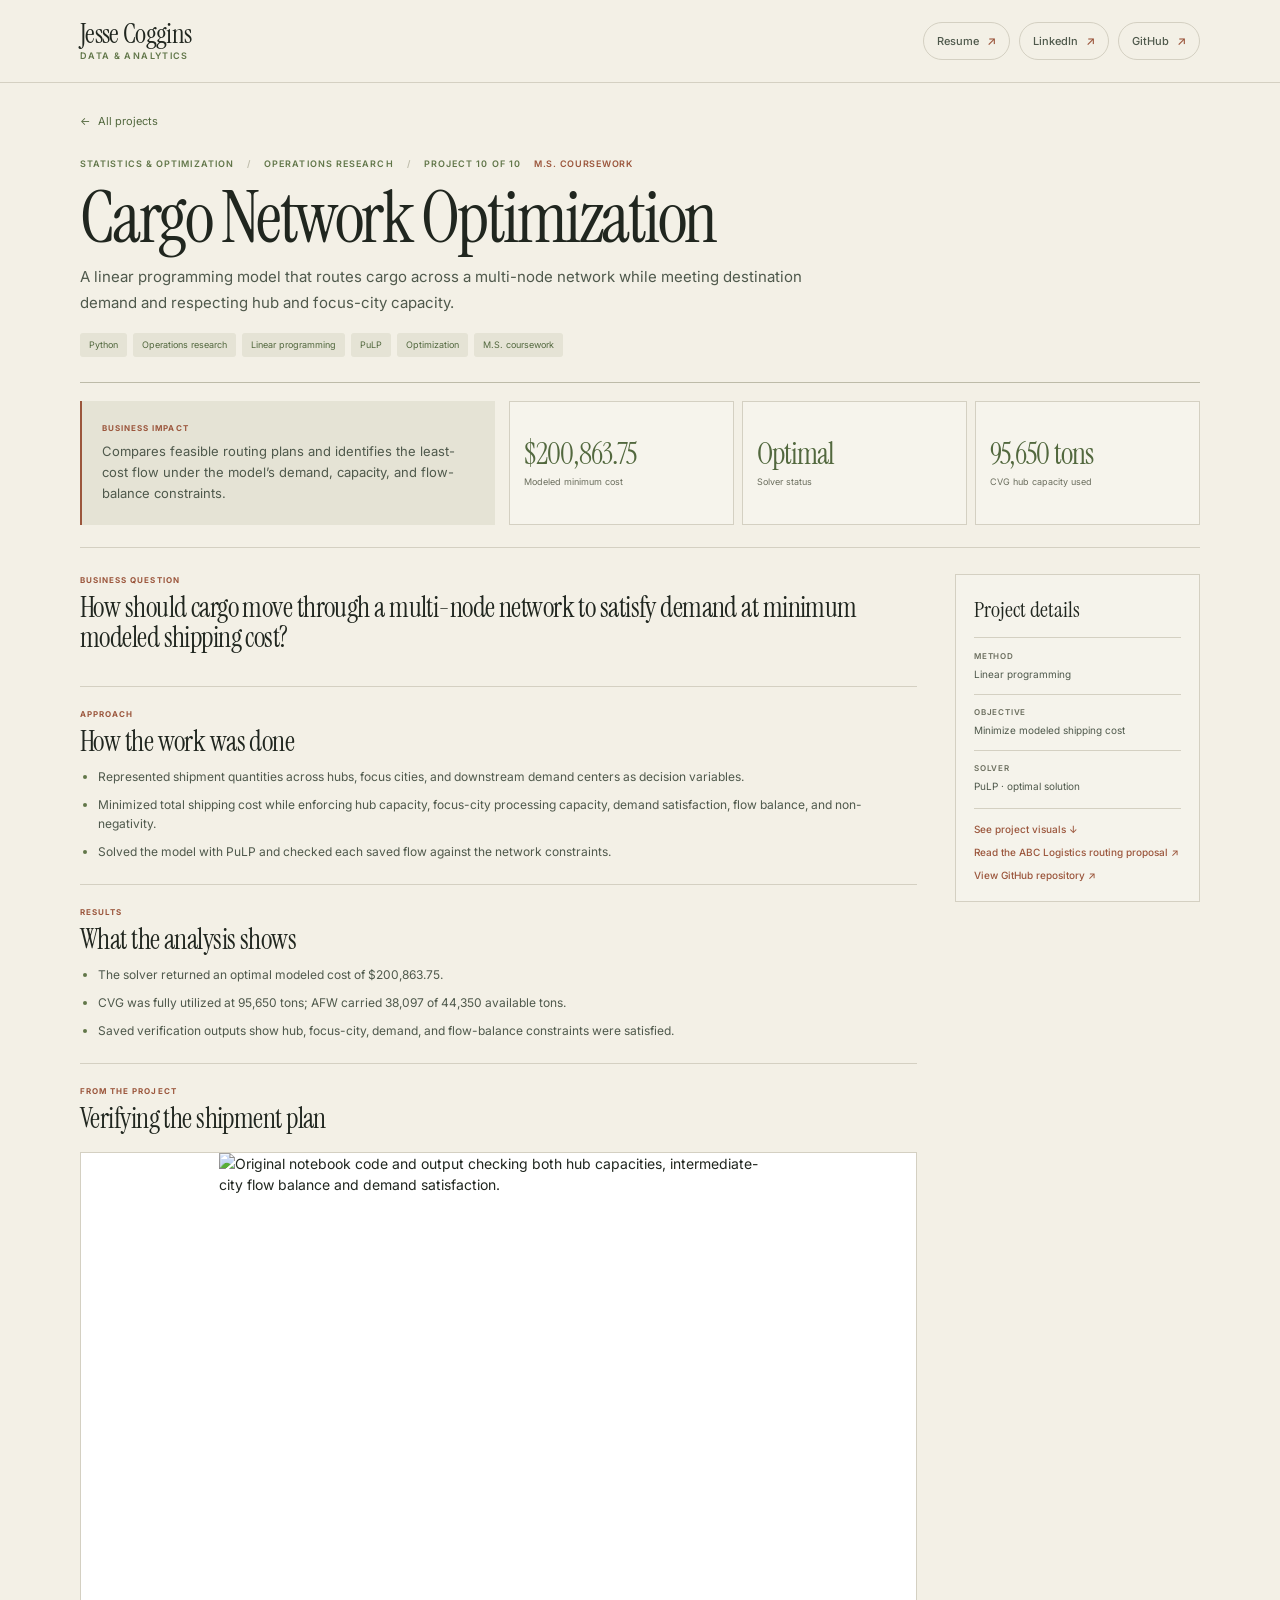
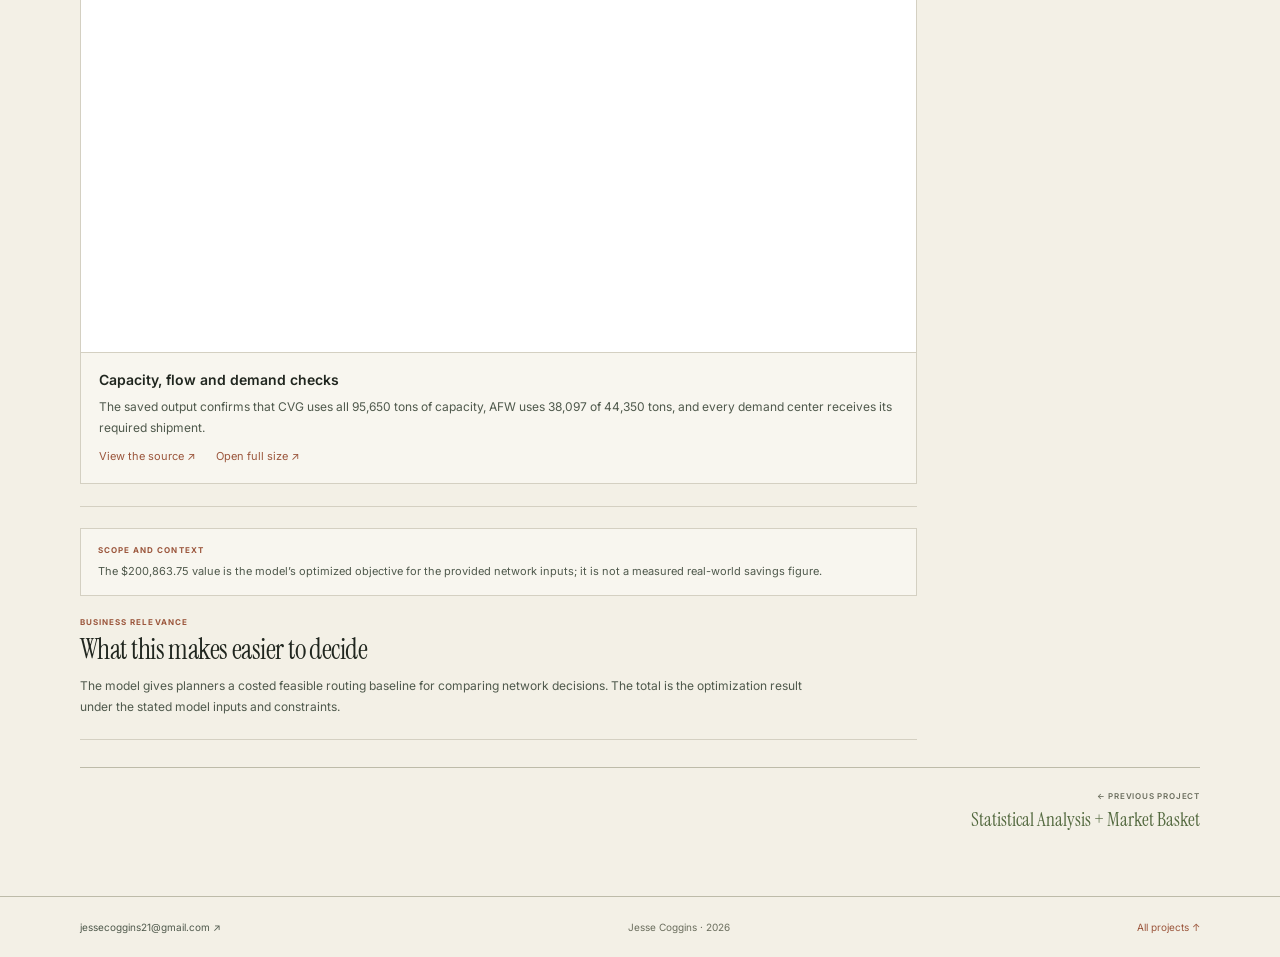
==== project-cargo-network-optimization.html @ 5124a07d "Show project figures with interpretation and source links across all case studies" ====
<!DOCTYPE html>
<html lang="en">
  <head>
    <meta charset="UTF-8" />
    <meta name="viewport" content="width=device-width, initial-scale=1.0" />
    <title>Cargo Network Optimization — Jesse Coggins</title>
    <meta name="description" content="A linear programming model that routes cargo across a multi-node network while meeting destination demand and respecting hub and focus-city capacity." />
    <meta name="author" content="Jesse Coggins" />
    <meta name="theme-color" content="#f3f0e6" />
    <link rel="canonical" href="https://jessecoggins.github.io/project-cargo-network-optimization.html" />
    <meta property="og:type" content="article" />
    <meta property="og:title" content="Cargo Network Optimization — Jesse Coggins" />
    <meta property="og:description" content="A linear programming model that routes cargo across a multi-node network while meeting destination demand and respecting hub and focus-city capacity." />
    <meta property="og:url" content="https://jessecoggins.github.io/project-cargo-network-optimization.html" />
    <link rel="icon" type="image/svg+xml" href="assets/favicon.svg" />
    <link rel="shortcut icon" href="assets/favicon.svg" />
    <link rel="preconnect" href="https://fonts.googleapis.com" />
    <link rel="preconnect" href="https://fonts.gstatic.com" crossorigin />
    <link href="https://fonts.googleapis.com/css2?family=Inter:wght@400;500;600;700&family=Instrument+Serif:ital@0;1&family=JetBrains+Mono:wght@400;500&display=swap" rel="stylesheet" />
    <link rel="stylesheet" href="styles.css?v=project-first-homepage-20261102" />
    <link rel="stylesheet" href="project-detail.css?v=project-visuals-20261103" />
  </head>
  <body>
    <a class="skip-link" href="#main">Skip to project summary</a>
    <header class="site-header" id="top">
      <div class="container header-inner">
        <a class="brand" href="index.html#top" aria-label="Jesse Coggins home">
          <span class="brand-name">Jesse Coggins</span>
          <span class="brand-role">Data &amp; Analytics</span>
        </a>
        <nav class="profile-links" aria-label="Professional links">
          <a class="profile-link" href="assets/resume/Jesse_Coggins_Resume.pdf" target="_blank" rel="noreferrer"><span>Resume</span><span class="link-arrow" aria-hidden="true">↗</span></a>
          <a class="profile-link" href="https://www.linkedin.com/in/jessecoggins" target="_blank" rel="noreferrer"><span>LinkedIn</span><span class="link-arrow" aria-hidden="true">↗</span></a>
          <a class="profile-link" href="https://github.com/jessecoggins" target="_blank" rel="noreferrer"><span>GitHub</span><span class="link-arrow" aria-hidden="true">↗</span></a>
        </nav>
      </div>
    </header>

    <main id="main" class="container detail-page">
      <a class="detail-back" href="index.html#projects"><span aria-hidden="true">←</span> All projects</a>
      <header class="detail-hero">
        <div class="detail-meta">
          <span>Statistics &amp; Optimization</span><span class="meta-divider">/</span><span>Operations research</span>
          <span class="meta-divider">/</span><span>Project 10 of 10</span>
          <span class="coursework">M.S. coursework</span>
        </div>
        <h1>Cargo Network Optimization</h1>
        <p class="detail-lede">A linear programming model that routes cargo across a multi-node network while meeting destination demand and respecting hub and focus-city capacity.</p>
        <div class="detail-tags" aria-label="Project tags">
          <a class="detail-tag" href="?tag=Python#projects" aria-label="Filter homepage projects by Python">Python</a>
                <a class="detail-tag" href="?tag=Operations%20research#projects" aria-label="Filter homepage projects by Operations research">Operations research</a>
                <a class="detail-tag" href="?tag=Linear%20programming#projects" aria-label="Filter homepage projects by Linear programming">Linear programming</a>
                <a class="detail-tag" href="?tag=PuLP#projects" aria-label="Filter homepage projects by PuLP">PuLP</a>
                <a class="detail-tag" href="?tag=Optimization#projects" aria-label="Filter homepage projects by Optimization">Optimization</a>
                <a class="detail-tag" href="?tag=M.S.%20coursework#projects" aria-label="Filter homepage projects by M.S. coursework">M.S. coursework</a>
        </div>
      </header>

      <div class="detail-overview">
        <section class="impact-panel" aria-labelledby="impact-heading">
          <p class="detail-label" id="impact-heading">Business impact</p>
          <p>Compares feasible routing plans and identifies the least-cost flow under the model’s demand, capacity, and flow-balance constraints.</p>
        </section>
        <div class="detail-metrics" aria-label="Key project results">
          <div class="detail-metric"><strong>$200,863.75</strong><span>Modeled minimum cost</span></div>
              <div class="detail-metric"><strong>Optimal</strong><span>Solver status</span></div>
              <div class="detail-metric"><strong>95,650 tons</strong><span>CVG hub capacity used</span></div>
        </div>
      </div>

      <div class="detail-content">
        <article class="detail-story">
          <section class="detail-section">
            <p class="detail-label">Business question</p>
            <h2>How should cargo move through a multi-node network to satisfy demand at minimum modeled shipping cost?</h2>
          </section>
          <section class="detail-section">
            <p class="detail-label">Approach</p>
            <h2>How the work was done</h2>
            <ul><li>Represented shipment quantities across hubs, focus cities, and downstream demand centers as decision variables.</li>
                <li>Minimized total shipping cost while enforcing hub capacity, focus-city processing capacity, demand satisfaction, flow balance, and non-negativity.</li>
                <li>Solved the model with PuLP and checked each saved flow against the network constraints.</li></ul>
          </section>
          <section class="detail-section">
            <p class="detail-label">Results</p>
            <h2>What the analysis shows</h2>
            <ul><li>The solver returned an optimal modeled cost of $200,863.75.</li>
                <li>CVG was fully utilized at 95,650 tons; AFW carried 38,097 of 44,350 available tons.</li>
                <li>Saved verification outputs show hub, focus-city, demand, and flow-balance constraints were satisfied.</li></ul>
          </section>
          <section class="detail-section project-visuals" id="project-visuals" aria-labelledby="visuals-heading">
            <p class="detail-label">From the project</p>
            <h2 id="visuals-heading">Verifying the shipment plan</h2>
            <figure class="project-figure project-figure--portrait">
              <a class="project-image-link" href="https://raw.githubusercontent.com/JesseCoggins/cargo-network-optimization/153bc0f3fe255129ee61132fa7fb16238df658b6/assets/report-extracts/report_image_02.png" target="_blank" rel="noreferrer" aria-label="Open full-size image: Capacity, flow and demand checks">
                <img src="https://raw.githubusercontent.com/JesseCoggins/cargo-network-optimization/153bc0f3fe255129ee61132fa7fb16238df658b6/assets/report-extracts/report_image_02.png" alt="Original notebook code and output checking both hub capacities, intermediate-city flow balance and demand satisfaction." width="665" height="949" loading="lazy" decoding="async" />
              </a>
              <figcaption>
                <h3>Capacity, flow and demand checks</h3>
                <p>The saved output confirms that CVG uses all 95,650 tons of capacity, AFW uses 38,097 of 44,350 tons, and every demand center receives its required shipment.</p>
                <div class="project-figure-links"><a href="https://github.com/JesseCoggins/cargo-network-optimization/blob/main/notebooks/optimization.ipynb" target="_blank" rel="noreferrer">View the source <span aria-hidden="true">↗</span></a><a href="https://raw.githubusercontent.com/JesseCoggins/cargo-network-optimization/153bc0f3fe255129ee61132fa7fb16238df658b6/assets/report-extracts/report_image_02.png" target="_blank" rel="noreferrer">Open full size <span aria-hidden="true">↗</span></a></div>
              </figcaption>
            </figure>
          </section>
          <aside class="detail-note"><p class="detail-label">Scope and context</p><p>The $200,863.75 value is the model’s optimized objective for the provided network inputs; it is not a measured real-world savings figure.</p></aside>
          <section class="detail-section" style="margin-top:20px">
            <p class="detail-label">Business relevance</p>
            <h2>What this makes easier to decide</h2>
            <p>The model gives planners a costed feasible routing baseline for comparing network decisions. The total is the optimization result under the stated model inputs and constraints.</p>
          </section>
        </article>

        <aside class="detail-aside" aria-label="Project details and links">
          <h2>Project details</h2>
          <dl class="detail-facts"><div class="detail-fact"><dt>Method</dt><dd>Linear programming</dd></div>
              <div class="detail-fact"><dt>Objective</dt><dd>Minimize modeled shipping cost</dd></div>
              <div class="detail-fact"><dt>Solver</dt><dd>PuLP · optimal solution</dd></div></dl>
          <div class="detail-resource-links"><a href="#project-visuals">See project visuals <span aria-hidden="true">↓</span></a><a href="https://github.com/JesseCoggins/cargo-network-optimization/blob/main/docs/abc-logistics-routing.md" target="_blank" rel="noreferrer">Read the ABC Logistics routing proposal <span aria-hidden="true">↗</span></a><a href="https://github.com/jessecoggins/cargo-network-optimization" target="_blank" rel="noreferrer">View GitHub repository <span aria-hidden="true">↗</span></a></div>
        </aside>
      </div>

      <nav class="detail-pagination" aria-label="Other projects">
        <a href="project-statistical-analysis-market-basket.html"><span>← Previous project</span><strong>Statistical Analysis + Market Basket</strong></a>
      </nav>
    </main>

    <footer class="detail-footer">
      <div class="container footer-inner">
        <a href="mailto:jessecoggins21@gmail.com">jessecoggins21@gmail.com <span aria-hidden="true">↗</span></a>
        <span>Jesse Coggins · 2026</span>
        <a href="index.html#projects">All projects ↑</a>
      </div>
    </footer>
  </body>
</html>
---- styles.css ----
:root {
  color-scheme: light;
  --paper: #f3f0e6;
  --paper-raised: #f8f6ef;
  --ink: #20261f;
  --ink-soft: #4f594c;
  --muted: #6b6e5e;
  --line: #d4d0c2;
  --line-strong: #bdbba9;
  --sage: #617649;
  --sage-dark: #52683e;
  --sage-pale: #e5e3d5;
  --rust: #9b563c;
  --mono: "JetBrains Mono", ui-monospace, SFMono-Regular, Menlo, monospace;
  --sans: "Inter", ui-sans-serif, system-ui, -apple-system, BlinkMacSystemFont, "Segoe UI", sans-serif;
  --serif: "Instrument Serif", Georgia, "Times New Roman", serif;
  font-family: var(--sans);
  color: var(--ink);
  background: var(--paper);
}

* { box-sizing: border-box; }
html { scroll-behavior: smooth; }
body {
  min-width: 320px;
  margin: 0;
  background: var(--paper);
  color: var(--ink);
  font-size: 14px;
  line-height: 1.5;
}
button, input, select { font: inherit; }
button { color: inherit; }
a { color: inherit; text-decoration: none; }
a:hover { color: var(--rust); }
button:focus-visible, input:focus-visible, select:focus-visible, a:focus-visible, summary:focus-visible {
  outline: 2px solid var(--rust);
  outline-offset: 3px;
}
[hidden] { display: none !important; }

.container {
  width: min(100% - 48px, 1120px);
  margin-inline: auto;
}
.skip-link {
  position: fixed;
  z-index: 20;
  top: 12px;
  left: 12px;
  padding: 10px 14px;
  transform: translateY(-160%);
  border-radius: 5px;
  background: var(--ink);
  color: var(--paper);
}
.skip-link:focus { transform: translateY(0); }

.site-header {
  border-bottom: 1px solid var(--line);
}
.header-inner {
  display: flex;
  min-height: 82px;
  align-items: center;
  justify-content: space-between;
  gap: 26px;
}
.brand {
  display: grid;
  flex: 0 0 auto;
  gap: 2px;
}
.brand-name {
  font-family: var(--serif);
  font-size: 27px;
  font-weight: 400;
  line-height: 1;
  letter-spacing: -.025em;
}
.brand-role {
  color: var(--sage);
  font-size: 9px;
  font-weight: 600;
  letter-spacing: .15em;
  line-height: 1.5;
  text-transform: uppercase;
}
.profile-links {
  display: flex;
  align-items: center;
  justify-content: flex-end;
  gap: 9px;
}
.profile-link {
  display: inline-flex;
  min-height: 38px;
  align-items: center;
  gap: 8px;
  padding: 0 13px;
  border: 1px solid var(--line);
  border-radius: 999px;
  color: var(--ink-soft);
  font-size: 11px;
  font-weight: 500;
  transition: background-color .18s ease, border-color .18s ease, color .18s ease;
}
.profile-link:hover {
  border-color: var(--sage);
  background: var(--sage-pale);
  color: var(--ink);
}
.profile-link svg {
  width: 14px;
  height: 14px;
  flex: 0 0 auto;
  fill: none;
  stroke: currentColor;
  stroke-width: 1.7;
  stroke-linecap: round;
  stroke-linejoin: round;
}
.link-arrow { color: var(--rust); font-size: 12px; }

.projects-section { padding: 40px 0 56px; }
.section-title-row {
  display: flex;
  align-items: baseline;
  justify-content: space-between;
  gap: 16px;
  margin-bottom: 18px;
}
.section-title-row h1 {
  margin: 0;
  font-family: var(--serif);
  font-size: clamp(38px, 5.2vw, 54px);
  font-weight: 400;
  line-height: .98;
  letter-spacing: -.035em;
}
.collection-count {
  color: var(--muted);
  font-family: var(--mono);
  font-size: 10px;
  letter-spacing: .02em;
  white-space: nowrap;
}

.project-tools {
  padding: 17px 0 18px;
  border-top: 1px solid var(--line-strong);
  border-bottom: 1px solid var(--line-strong);
}
.search-sort-row {
  display: flex;
  align-items: center;
  gap: 12px;
  margin-bottom: 18px;
}
.search-box, .tag-search {
  display: flex;
  min-width: 0;
  align-items: center;
  gap: 9px;
  border: 1px solid var(--line);
  border-radius: 5px;
  background: var(--paper-raised);
}
.search-box {
  flex: 1 1 460px;
  min-height: 42px;
  padding: 0 11px;
}
.search-box svg, .tag-search svg {
  width: 15px;
  height: 15px;
  flex: 0 0 auto;
  fill: none;
  stroke: var(--muted);
  stroke-width: 1.8;
  stroke-linecap: round;
}
.search-box input, .tag-search input {
  min-width: 0;
  flex: 1;
  border: 0;
  outline: 0;
  background: transparent;
  color: var(--ink);
  font-size: 12px;
}
.search-box input::placeholder, .tag-search input::placeholder { color: #89897b; }
.search-box kbd {
  display: inline-grid;
  width: 20px;
  height: 20px;
  place-items: center;
  border: 1px solid var(--line);
  border-radius: 3px;
  color: var(--muted);
  font-family: var(--mono);
  font-size: 10px;
}
.sort-box {
  display: flex;
  align-items: center;
  gap: 8px;
  color: var(--muted);
  font-size: 10px;
}
.sort-box select {
  min-height: 38px;
  max-width: 170px;
  padding: 0 30px 0 10px;
  border: 1px solid var(--line);
  border-radius: 5px;
  background: var(--paper-raised);
  color: var(--ink-soft);
  font-size: 11px;
}
.filter-group + .filter-group { margin-top: 13px; }
.filter-label {
  margin: 0 0 7px;
  color: var(--muted);
  font-size: 9px;
  font-weight: 600;
  letter-spacing: .12em;
  text-transform: uppercase;
}
.filter-list {
  display: flex;
  flex-wrap: wrap;
  align-items: center;
  gap: 6px;
}
.filter-pill, .tag-filter, .tag-chip, .active-filter-chip {
  display: inline-flex;
  align-items: center;
  justify-content: center;
  cursor: pointer;
  transition: color .16s ease, background-color .16s ease, border-color .16s ease;
}
.filter-pill {
  min-height: 29px;
  gap: 8px;
  padding: 0 10px;
  border: 1px solid var(--line);
  border-radius: 999px;
  background: transparent;
  color: var(--ink-soft);
  font-size: 10px;
}
.filter-pill .count {
  color: var(--muted);
  font-family: var(--mono);
  font-size: 9px;
}
.filter-pill:hover, .filter-pill[aria-pressed="true"] {
  border-color: var(--sage);
  background: var(--sage-pale);
  color: var(--sage-dark);
}
.filter-pill[aria-pressed="true"] .count { color: var(--sage-dark); }
.tag-heading {
  display: flex;
  min-height: 28px;
  align-items: center;
  justify-content: space-between;
  gap: 14px;
  margin-bottom: 6px;
}
.tag-heading .filter-label { margin: 0; }
.tag-search {
  width: min(100%, 194px);
  min-height: 28px;
  padding: 0 8px;
  border-radius: 4px;
}
.tag-search input { font-size: 10px; }
.tag-search svg { width: 13px; height: 13px; }
.tag-filter {
  min-height: 25px;
  padding: 0 8px;
  border: 1px solid transparent;
  border-radius: 4px;
  background: var(--sage-pale);
  color: var(--sage-dark);
  font-size: 9px;
}
.tag-filter:hover, .tag-filter[aria-pressed="true"] {
  border-color: var(--sage);
  background: var(--sage-dark);
  color: #fffdf6;
}
.show-more-tags {
  margin-top: 8px;
  padding: 0;
  border: 0;
  background: transparent;
  color: var(--rust);
  cursor: pointer;
  font-size: 10px;
  text-decoration: underline;
  text-underline-offset: 3px;
}
.match-controls {
  display: flex;
  align-items: center;
  gap: 10px;
  margin-top: 12px;
  color: var(--muted);
  font-size: 10px;
}
.segmented-control {
  display: inline-flex;
  padding: 2px;
  border: 1px solid var(--line);
  border-radius: 999px;
}
.segmented-control button {
  padding: 3px 9px;
  border: 0;
  border-radius: 999px;
  background: transparent;
  color: var(--muted);
  cursor: pointer;
  font-size: 9px;
}
.segmented-control button[aria-pressed="true"] {
  background: var(--sage-pale);
  color: var(--sage-dark);
}
.active-filters { margin-top: 12px; }
.active-filter-chips { display: flex; flex-wrap: wrap; gap: 6px; }
.active-filter-chip {
  gap: 7px;
  min-height: 24px;
  padding: 0 8px;
  border: 1px solid var(--line);
  border-radius: 4px;
  background: var(--paper-raised);
  color: var(--ink-soft);
  font-size: 9px;
}
.active-filter-chip span:first-child {
  color: var(--rust);
  font-size: 8px;
  letter-spacing: .08em;
  text-transform: uppercase;
}
.active-filter-chip span:last-child { font-size: 13px; }
.results-row {
  display: flex;
  align-items: center;
  justify-content: space-between;
  gap: 16px;
  margin-top: 14px;
}
.results-row p {
  margin: 0;
  color: var(--muted);
  font-family: var(--mono);
  font-size: 9px;
}
.clear-filters {
  padding: 0;
  border: 0;
  background: transparent;
  color: var(--rust);
  cursor: pointer;
  font-size: 10px;
  text-decoration: underline;
  text-underline-offset: 3px;
}
.clear-filters:hover { color: #753f2c; }

.project-list { border-top: 0; }
.project-row {
  display: grid;
  grid-template-columns: 36px minmax(0, 1fr) 205px;
  gap: 17px;
  align-items: start;
  padding: 22px 0 23px;
  border-bottom: 1px solid var(--line);
}
.project-row:hover { background: rgba(255, 255, 255, .18); }
.project-number {
  padding-top: 3px;
  color: var(--rust);
  font-family: var(--mono);
  font-size: 11px;
}
.project-main { min-width: 0; }
.project-kicker {
  display: flex;
  flex-wrap: wrap;
  align-items: center;
  gap: 7px;
  color: var(--sage);
  font-size: 9px;
  font-weight: 600;
  letter-spacing: .11em;
  line-height: 1.4;
  text-transform: uppercase;
}
.kicker-divider { color: var(--line-strong); }
.project-main h2 {
  margin: 5px 0 7px;
  color: var(--ink);
  font-family: var(--serif);
  font-size: clamp(21px, 2.3vw, 26px);
  font-weight: 400;
  line-height: 1.08;
  letter-spacing: -.015em;
}
.project-tags {
  display: flex;
  flex-wrap: wrap;
  gap: 5px;
  margin-bottom: 9px;
}
.tag-chip {
  min-height: 22px;
  padding: 0 7px;
  border: 1px solid transparent;
  border-radius: 3px;
  background: var(--sage-pale);
  color: var(--sage-dark);
  font-size: 9px;
  line-height: 1;
}
.tag-chip:hover, .tag-chip[aria-pressed="true"] {
  border-color: var(--sage);
  background: var(--sage-dark);
  color: #fffdf6;
}
.project-description {
  max-width: 760px;
  margin: 0;
  color: var(--ink-soft);
  font-size: 12px;
  line-height: 1.65;
}
.business-impact {
  max-width: 780px;
  margin: 8px 0 0;
  color: var(--muted);
  font-size: 11px;
  line-height: 1.55;
}
.business-impact span {
  margin-right: 6px;
  color: var(--rust);
  font-size: 8px;
  font-weight: 600;
  letter-spacing: .1em;
  text-transform: uppercase;
}
.project-result {
  min-width: 0;
  padding: 1px 0 0 16px;
  border-left: 1px solid var(--line-strong);
}
.project-result strong {
  display: block;
  overflow-wrap: anywhere;
  color: var(--sage-dark);
  font-family: var(--serif);
  font-size: clamp(23px, 2.6vw, 31px);
  font-weight: 400;
  letter-spacing: -.035em;
  line-height: 1.05;
}
.result-label, .result-detail {
  display: block;
  color: var(--muted);
  font-size: 9px;
  line-height: 1.45;
}
.result-label { margin-top: 5px; }
.result-detail { margin-top: 3px; color: var(--ink-soft); }
.result-label code {
  color: var(--ink-soft);
  font-family: var(--mono);
  font-size: 8px;
}
.project-links {
  display: flex;
  flex-wrap: wrap;
  gap: 5px 12px;
  margin-top: 10px;
}
.project-links a {
  color: var(--ink-soft);
  font-size: 9px;
  line-height: 1.4;
}
.project-links a:hover { color: var(--rust); }
.project-links .tableau-link {
  color: var(--rust);
  font-size: 10px;
  font-weight: 500;
}
.no-results {
  padding: 42px 0;
  border-bottom: 1px solid var(--line);
  color: var(--ink-soft);
  text-align: center;
}
.no-results p { margin: 0 0 10px; font-family: var(--serif); font-size: 22px; }
.site-footer {
  border-top: 1px solid var(--line-strong);
}
.footer-inner {
  display: flex;
  min-height: 64px;
  align-items: center;
  justify-content: space-between;
  gap: 14px;
  color: var(--muted);
  font-size: 10px;
}
.footer-inner a:first-child { color: var(--ink-soft); }
.footer-inner a:last-child { color: var(--rust); }
.footer-inner a:hover { color: var(--sage-dark); }
.sr-only {
  position: absolute;
  width: 1px;
  height: 1px;
  overflow: hidden;
  clip: rect(0, 0, 0, 0);
  white-space: nowrap;
  clip-path: inset(50%);
}

@media (max-width: 780px) {
  .container { width: min(100% - 36px, 680px); }
  .header-inner { min-height: 76px; gap: 16px; }
  .profile-links { gap: 6px; }
  .profile-link { min-height: 34px; padding-inline: 10px; }
  .project-row { grid-template-columns: 28px minmax(0, 1fr) 170px; gap: 12px; }
  .project-result { padding-left: 12px; }
}
@media (max-width: 620px) {
  .container { width: min(100% - 32px, 520px); }
  .header-inner { align-items: flex-start; flex-direction: column; padding-block: 15px; }
  .profile-links { width: 100%; justify-content: flex-start; }
  .profile-link { min-height: 32px; font-size: 10px; }
  .projects-section { padding-top: 31px; }
  .search-sort-row { align-items: stretch; flex-direction: column; gap: 8px; }
  .search-box { flex: 0 0 auto; }
  .sort-box { justify-content: space-between; }
  .sort-box select { max-width: none; flex: 1; }
  .project-row { grid-template-columns: 26px minmax(0, 1fr); gap: 5px 10px; padding: 19px 0 20px; }
  .project-number { grid-row: 1 / span 2; }
  .project-main { grid-column: 2; }
  .project-result { grid-column: 2; margin-top: 8px; padding: 8px 0 0; border-top: 1px solid var(--line); border-left: 0; }
  .project-result strong { font-size: 27px; }
  .project-links { margin-top: 8px; }
  .footer-inner { align-items: flex-start; flex-direction: column; justify-content: center; padding-block: 16px; gap: 7px; }
}
@media (max-width: 400px) {
  .profile-links { flex-wrap: wrap; }
  .profile-link { padding-inline: 9px; gap: 6px; }
  .brand-name { font-size: 25px; }
  .tag-heading { align-items: flex-start; flex-direction: column; }
  .tag-search { width: 100%; min-height: 33px; }
}
@media (prefers-reduced-motion: reduce) {
  *, *::before, *::after { scroll-behavior: auto !important; transition-duration: .01ms !important; animation-duration: .01ms !important; animation-iteration-count: 1 !important; }
}

/* Stretch the project summary link across its row while keeping controls usable. */
.project-row {
  position: relative;
  cursor: pointer;
  transition: background-color .16s ease;
}
.project-row .project-main h2 a {
  color: inherit;
  text-decoration: none;
}
.project-row .project-main h2 a::after {
  position: absolute;
  z-index: 1;
  inset: 0;
  content: "";
  cursor: pointer;
}
.project-row .project-main h2 a:focus-visible {
  outline: none;
}
.project-row .project-main h2 a:focus-visible::after {
  outline: 2px solid var(--rust);
  outline-offset: 3px;
}
.project-row .project-tags,
.project-row .project-links {
  position: relative;
  z-index: 2;
}
---- project-detail.css ----
.detail-page { padding-top: 26px; padding-bottom: 62px; }
.detail-back {
  display: inline-flex;
  align-items: center;
  gap: 7px;
  margin-bottom: 27px;
  color: var(--sage-dark);
  font-size: 11px;
}
.detail-back:hover { color: var(--rust); }
.detail-hero {
  padding-bottom: 25px;
  border-bottom: 1px solid var(--line-strong);
}
.detail-meta {
  display: flex;
  flex-wrap: wrap;
  align-items: center;
  gap: 8px 13px;
  color: var(--sage);
  font-size: 9px;
  font-weight: 600;
  letter-spacing: .12em;
  text-transform: uppercase;
}
.detail-meta .meta-divider { color: var(--line-strong); }
.detail-meta .coursework {
  color: var(--rust);
  letter-spacing: .08em;
}
.detail-hero h1 {
  max-width: 920px;
  margin: 13px 0 12px;
  color: var(--ink);
  font-family: var(--serif);
  font-size: clamp(42px, 7vw, 72px);
  font-weight: 400;
  line-height: .96;
  letter-spacing: -.035em;
}
.detail-lede {
  max-width: 780px;
  margin: 0;
  color: var(--ink-soft);
  font-size: 15px;
  line-height: 1.7;
}
.detail-tags {
  display: flex;
  flex-wrap: wrap;
  gap: 6px;
  margin-top: 18px;
}
.detail-tag {
  display: inline-flex;
  min-height: 24px;
  align-items: center;
  padding: 0 8px;
  border: 1px solid transparent;
  border-radius: 3px;
  background: var(--sage-pale);
  color: var(--sage-dark);
  font-size: 9px;
}
.detail-tag:hover {
  border-color: var(--sage);
  background: var(--sage-dark);
  color: #fffdf6;
}
.detail-overview {
  display: grid;
  grid-template-columns: minmax(250px, .9fr) minmax(0, 1.5fr);
  gap: 14px;
  padding: 18px 0 22px;
  border-bottom: 1px solid var(--line);
}
.impact-panel {
  display: flex;
  flex-direction: column;
  justify-content: center;
  min-height: 124px;
  padding: 18px 20px;
  border-left: 2px solid var(--rust);
  background: var(--sage-pale);
}
.detail-label {
  margin: 0 0 7px;
  color: var(--rust);
  font-size: 8px;
  font-weight: 700;
  letter-spacing: .13em;
  text-transform: uppercase;
}
.impact-panel p:last-child {
  margin: 0;
  color: var(--ink-soft);
  font-size: 13px;
  line-height: 1.6;
}
.detail-metrics {
  display: grid;
  grid-template-columns: repeat(3, minmax(0, 1fr));
  gap: 8px;
}
.detail-metric {
  display: flex;
  min-width: 0;
  flex-direction: column;
  justify-content: center;
  padding: 14px;
  border: 1px solid var(--line);
  background: rgba(255, 255, 255, .22);
}
.detail-metric strong {
  overflow-wrap: anywhere;
  color: var(--sage-dark);
  font-family: var(--serif);
  font-size: clamp(21px, 2.8vw, 30px);
  font-weight: 400;
  letter-spacing: -.03em;
  line-height: 1.05;
}
.detail-metric span {
  margin-top: 6px;
  color: var(--muted);
  font-size: 9px;
  line-height: 1.45;
}
.detail-content {
  display: grid;
  grid-template-columns: minmax(0, 1fr) 245px;
  gap: 38px;
  padding-top: 26px;
}
.detail-story { min-width: 0; }
.detail-section {
  padding: 0 0 22px;
  margin: 0 0 21px;
  border-bottom: 1px solid var(--line);
}
.detail-section:last-child { margin-bottom: 0; }
.detail-section h2 {
  margin: 0 0 10px;
  color: var(--ink);
  font-family: var(--serif);
  font-size: 28px;
  font-weight: 400;
  letter-spacing: -.02em;
  line-height: 1.08;
}
.detail-section > p:not(.detail-label) {
  max-width: 730px;
  margin: 0;
  color: var(--ink-soft);
  font-size: 12px;
  line-height: 1.75;
}
.detail-section ul {
  display: grid;
  gap: 8px;
  padding-left: 18px;
  margin: 0;
  color: var(--ink-soft);
  font-size: 12px;
  line-height: 1.65;
}
.detail-section li::marker { color: var(--sage); }
.detail-note {
  padding: 15px 17px;
  border: 1px solid var(--line);
  background: var(--paper-raised);
}
.detail-note .detail-label { margin-bottom: 6px; }
.detail-note p:last-child {
  margin: 0;
  color: var(--ink-soft);
  font-size: 11px;
  line-height: 1.65;
}
.detail-aside {
  align-self: start;
  padding: 18px;
  border: 1px solid var(--line);
  background: rgba(255, 255, 255, .18);
}
.detail-aside h2 {
  padding-bottom: 11px;
  margin: 0 0 12px;
  border-bottom: 1px solid var(--line);
  color: var(--ink);
  font-family: var(--serif);
  font-size: 22px;
  font-weight: 400;
}
.detail-facts { margin: 0; }
.detail-fact {
  padding: 0 0 12px;
}
.detail-fact + .detail-fact { padding-top: 11px; border-top: 1px solid var(--line); }
.detail-fact dt {
  margin-bottom: 4px;
  color: var(--muted);
  font-size: 8px;
  font-weight: 600;
  letter-spacing: .1em;
  text-transform: uppercase;
}
.detail-fact dd {
  margin: 0;
  color: var(--ink-soft);
  font-size: 10px;
  line-height: 1.6;
}
.detail-resource-links {
  display: grid;
  gap: 8px;
  padding-top: 13px;
  margin-top: 2px;
  border-top: 1px solid var(--line);
}
.detail-resource-links a {
  color: var(--rust);
  font-size: 10px;
  font-weight: 500;
}
.detail-resource-links a:hover { color: var(--sage-dark); }
.detail-pagination {
  display: flex;
  justify-content: space-between;
  gap: 14px;
  padding-top: 22px;
  margin-top: 27px;
  border-top: 1px solid var(--line-strong);
}
.detail-pagination a {
  display: grid;
  max-width: 48%;
  gap: 4px;
  color: var(--sage-dark);
}
.detail-pagination a:last-child { margin-left: auto; text-align: right; }
.detail-pagination span {
  color: var(--muted);
  font-size: 8px;
  font-weight: 600;
  letter-spacing: .1em;
  text-transform: uppercase;
}
.detail-pagination strong {
  font-family: var(--serif);
  font-size: 19px;
  font-weight: 400;
}
.detail-footer {
  border-top: 1px solid var(--line-strong);
}
.detail-footer .footer-inner { min-height: 60px; }

@media (max-width: 760px) {
  .detail-overview { grid-template-columns: 1fr; }
  .detail-content { grid-template-columns: 1fr; gap: 24px; }
  .detail-aside { display: grid; grid-template-columns: 1fr 1fr; column-gap: 18px; }
  .detail-aside h2 { grid-column: 1 / -1; }
  .detail-resource-links { align-self: start; margin-top: 0; }
}
@media (max-width: 520px) {
  .detail-page { padding-top: 21px; }
  .detail-back { margin-bottom: 21px; }
  .detail-hero { padding-bottom: 20px; }
  .detail-lede { font-size: 13px; }
  .detail-metrics { grid-template-columns: 1fr; }
  .detail-metric { min-height: 75px; }
  .detail-aside { display: block; }
  .detail-pagination strong { font-size: 16px; }
}

/* Figures use the original project images and link to their source. */
.project-visuals h2 { margin-bottom: 18px; }
.project-figure {
  margin: 0;
  border: 1px solid var(--line);
  background: var(--paper-raised);
}
.project-figure + .project-figure { margin-top: 22px; }
.project-image-link {
  display: block;
  overflow: hidden;
  background: #fff;
}
.project-image-link img {
  display: block;
  width: 100%;
  height: auto;
  margin-inline: auto;
}
.project-figure--portrait .project-image-link img {
  max-width: 560px;
}
.project-figure--schema .project-image-link {
  width: min(100%, 520px);
  aspect-ratio: 690 / 830;
  margin-inline: auto;
}
.project-figure--schema .project-image-link img {
  width: 236.087%;
  max-width: none;
  margin: 0;
}
.project-figure--schema { background: #fff; }
.project-figure figcaption {
  padding: 16px 18px 18px;
  border-top: 1px solid var(--line);
  background: var(--paper-raised);
}
.project-figure h3 {
  margin: 0 0 6px;
  color: var(--ink);
  font-size: 14px;
  font-weight: 600;
  line-height: 1.5;
}
.project-figure p {
  margin: 0;
  color: var(--ink-soft);
  font-size: 12px;
  line-height: 1.75;
}
.project-figure-links {
  display: flex;
  flex-wrap: wrap;
  gap: 10px 20px;
  margin-top: 10px;
  color: var(--rust);
  font-size: 11px;
}
.project-image-link:hover { outline: 2px solid var(--sage); outline-offset: -2px; }
@media (max-width: 520px) {
  .project-figure figcaption { padding: 14px; }
  .project-figure-links a { display: inline-flex; align-items: center; min-height: 34px; }
}
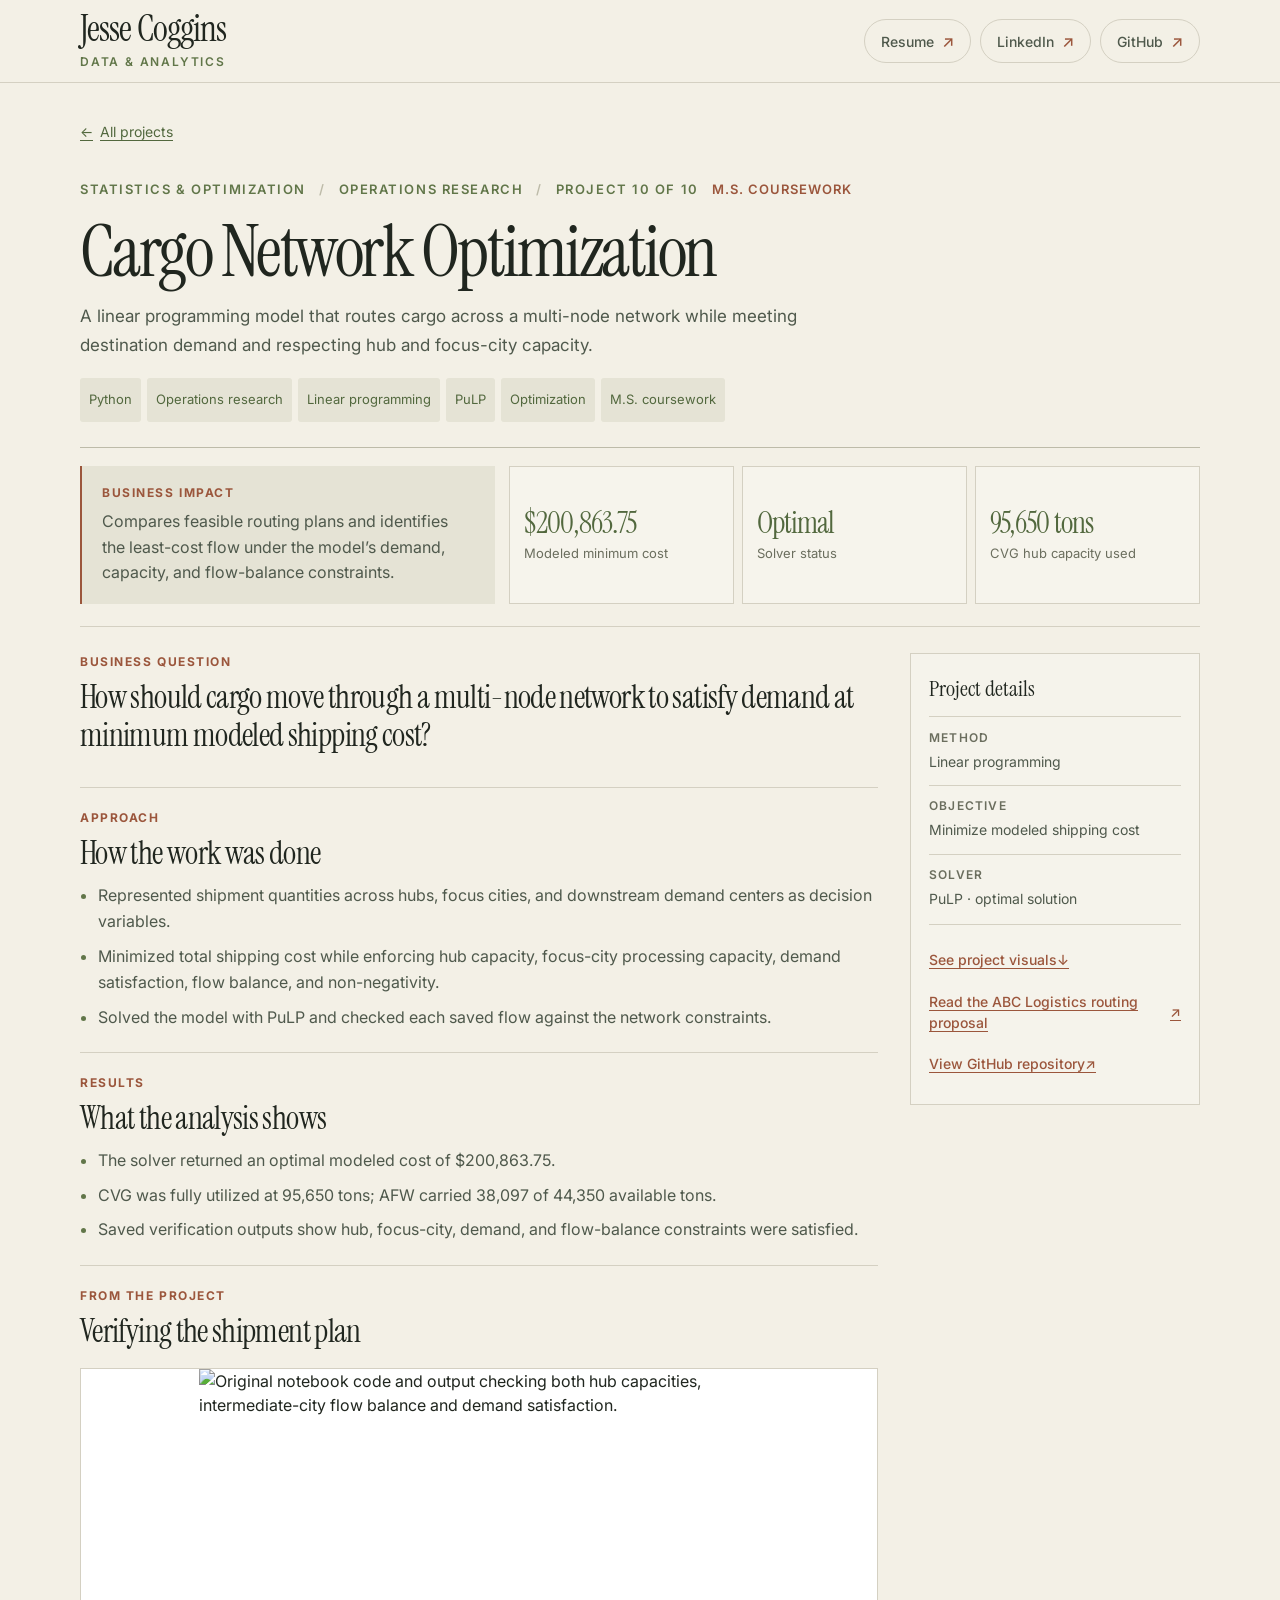
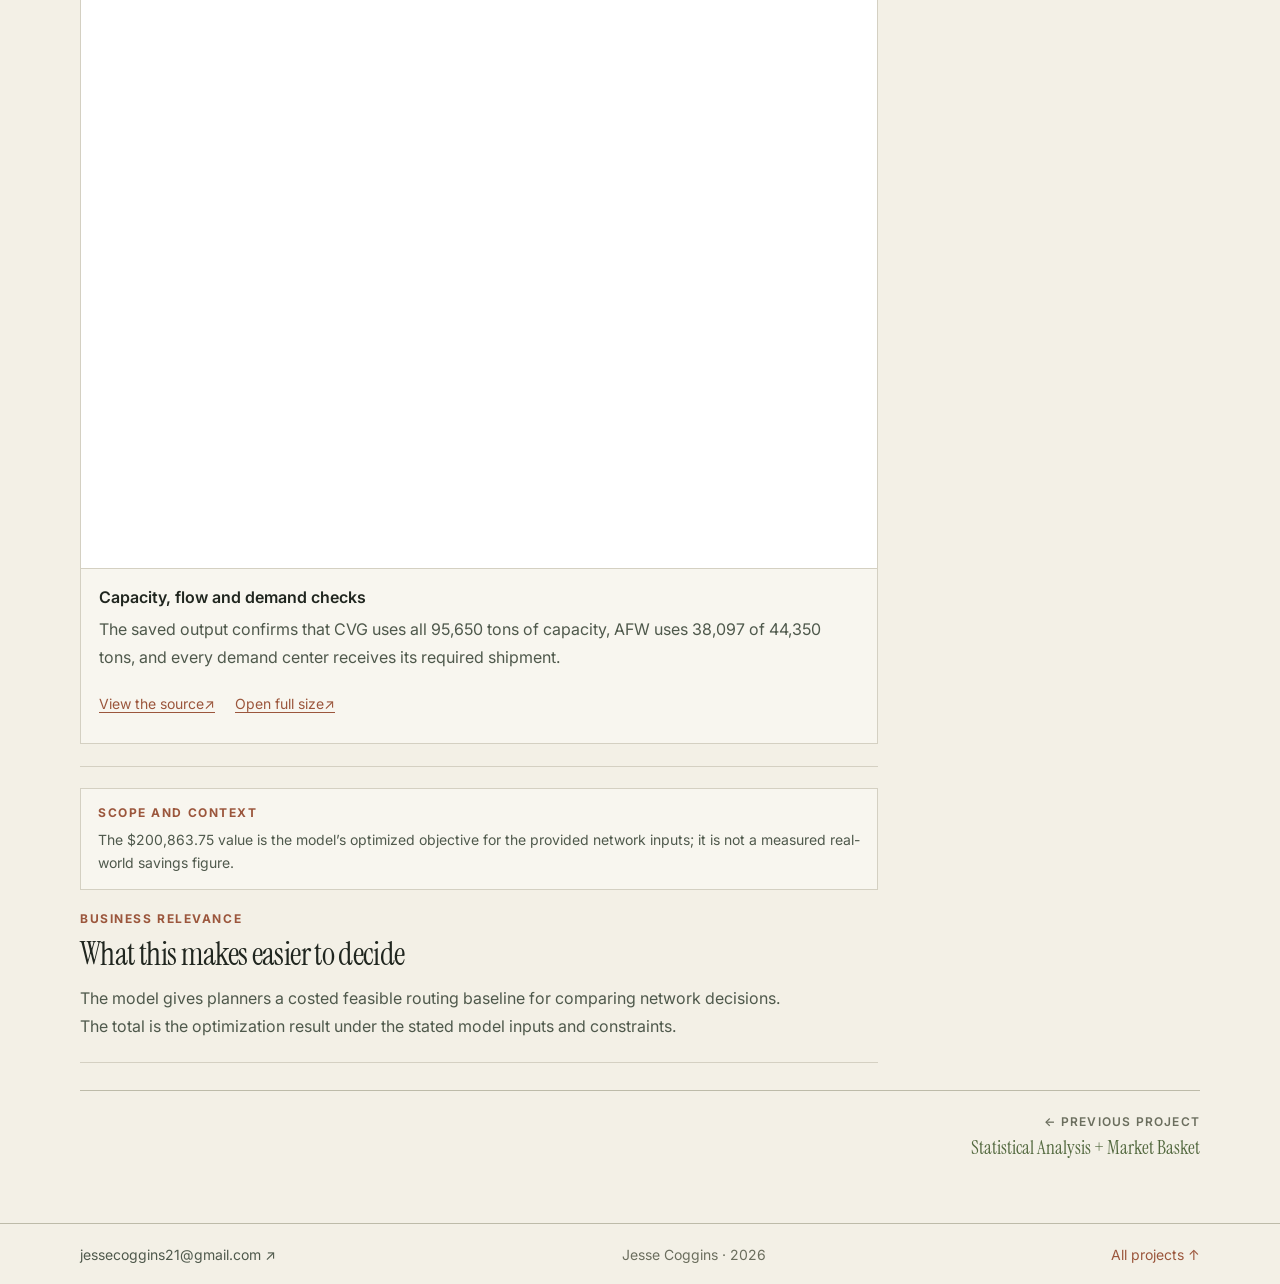
==== commit af42ab89: "Improve typography and link sizes across portfolio; regroup header links" ====
--- a/project-cargo-network-optimization.html
+++ b/project-cargo-network-optimization.html
@@ -17,8 +17,8 @@
     <link rel="preconnect" href="https://fonts.googleapis.com" />
     <link rel="preconnect" href="https://fonts.gstatic.com" crossorigin />
     <link href="https://fonts.googleapis.com/css2?family=Inter:wght@400;500;600;700&family=Instrument+Serif:ital@0;1&family=JetBrains+Mono:wght@400;500&display=swap" rel="stylesheet" />
-    <link rel="stylesheet" href="styles.css?v=project-first-homepage-20261102" />
-    <link rel="stylesheet" href="project-detail.css?v=project-visuals-20261103" />
+    <link rel="stylesheet" href="styles.css?v=readability-20261104" />
+    <link rel="stylesheet" href="project-detail.css?v=readability-20261104" />
   </head>
   <body>
     <a class="skip-link" href="#main">Skip to project summary</a>
--- a/styles.css
+++ b/styles.css
@@ -26,7 +26,7 @@
   margin: 0;
   background: var(--paper);
   color: var(--ink);
-  font-size: 14px;
+  font-size: 16px;
   line-height: 1.5;
 }
 button, input, select { font: inherit; }
@@ -72,15 +72,16 @@
   gap: 2px;
 }
 .brand-name {
+  margin: 0;
   font-family: var(--serif);
-  font-size: 27px;
+  font-size: 36px;
   font-weight: 400;
   line-height: 1;
   letter-spacing: -.025em;
 }
 .brand-role {
   color: var(--sage);
-  font-size: 9px;
+  font-size: 13px;
   font-weight: 600;
   letter-spacing: .15em;
   line-height: 1.5;
@@ -94,14 +95,14 @@
 }
 .profile-link {
   display: inline-flex;
-  min-height: 38px;
+  min-height: 44px;
   align-items: center;
   gap: 8px;
   padding: 0 13px;
   border: 1px solid var(--line);
   border-radius: 999px;
   color: var(--ink-soft);
-  font-size: 11px;
+  font-size: 14px;
   font-weight: 500;
   transition: background-color .18s ease, border-color .18s ease, color .18s ease;
 }
@@ -120,7 +121,25 @@
   stroke-linecap: round;
   stroke-linejoin: round;
 }
-.link-arrow { color: var(--rust); font-size: 12px; }
+.link-arrow { color: var(--rust); font-size: 16px; }
+
+.header-intro { padding-bottom: 24px; }
+.intro-copy {
+  max-width: 780px;
+  color: var(--ink-soft);
+  font-size: 17px;
+  line-height: 1.75;
+}
+.intro-copy p { margin: 0; }
+.intro-copy p + p { margin-top: 12px; }
+.intro-location {
+  margin: 20px 0 0;
+  color: var(--sage-dark);
+  font-size: 16px;
+  font-weight: 500;
+  line-height: 1.6;
+}
+.intro-location span { margin-inline: 5px; }
 
 .projects-section { padding: 40px 0 56px; }
 .section-title-row {
@@ -130,7 +149,7 @@
   gap: 16px;
   margin-bottom: 18px;
 }
-.section-title-row h1 {
+.section-title-row h2 {
   margin: 0;
   font-family: var(--serif);
   font-size: clamp(38px, 5.2vw, 54px);
@@ -141,7 +160,7 @@
 .collection-count {
   color: var(--muted);
   font-family: var(--mono);
-  font-size: 10px;
+  font-size: 14px;
   letter-spacing: .02em;
   white-space: nowrap;
 }
@@ -187,7 +206,7 @@
   outline: 0;
   background: transparent;
   color: var(--ink);
-  font-size: 12px;
+  font-size: 16px;
 }
 .search-box input::placeholder, .tag-search input::placeholder { color: #89897b; }
 .search-box kbd {
@@ -199,30 +218,30 @@
   border-radius: 3px;
   color: var(--muted);
   font-family: var(--mono);
-  font-size: 10px;
+  font-size: 14px;
 }
 .sort-box {
   display: flex;
   align-items: center;
   gap: 8px;
   color: var(--muted);
-  font-size: 10px;
+  font-size: 14px;
 }
 .sort-box select {
-  min-height: 38px;
+  min-height: 44px;
   max-width: 170px;
   padding: 0 30px 0 10px;
   border: 1px solid var(--line);
   border-radius: 5px;
   background: var(--paper-raised);
   color: var(--ink-soft);
-  font-size: 11px;
+  font-size: 14px;
 }
 .filter-group + .filter-group { margin-top: 13px; }
 .filter-label {
   margin: 0 0 7px;
   color: var(--muted);
-  font-size: 9px;
+  font-size: 13px;
   font-weight: 600;
   letter-spacing: .12em;
   text-transform: uppercase;
@@ -241,19 +260,19 @@
   transition: color .16s ease, background-color .16s ease, border-color .16s ease;
 }
 .filter-pill {
-  min-height: 29px;
+  min-height: 44px;
   gap: 8px;
   padding: 0 10px;
   border: 1px solid var(--line);
   border-radius: 999px;
   background: transparent;
   color: var(--ink-soft);
-  font-size: 10px;
+  font-size: 14px;
 }
 .filter-pill .count {
   color: var(--muted);
   font-family: var(--mono);
-  font-size: 9px;
+  font-size: 13px;
 }
 .filter-pill:hover, .filter-pill[aria-pressed="true"] {
   border-color: var(--sage);
@@ -263,7 +282,7 @@
 .filter-pill[aria-pressed="true"] .count { color: var(--sage-dark); }
 .tag-heading {
   display: flex;
-  min-height: 28px;
+  min-height: 44px;
   align-items: center;
   justify-content: space-between;
   gap: 14px;
@@ -272,20 +291,20 @@
 .tag-heading .filter-label { margin: 0; }
 .tag-search {
   width: min(100%, 194px);
-  min-height: 28px;
+  min-height: 44px;
   padding: 0 8px;
   border-radius: 4px;
 }
-.tag-search input { font-size: 10px; }
+.tag-search input { font-size: 14px; }
 .tag-search svg { width: 13px; height: 13px; }
 .tag-filter {
-  min-height: 25px;
+  min-height: 44px;
   padding: 0 8px;
   border: 1px solid transparent;
   border-radius: 4px;
   background: var(--sage-pale);
   color: var(--sage-dark);
-  font-size: 9px;
+  font-size: 13px;
 }
 .tag-filter:hover, .tag-filter[aria-pressed="true"] {
   border-color: var(--sage);
@@ -299,7 +318,7 @@
   background: transparent;
   color: var(--rust);
   cursor: pointer;
-  font-size: 10px;
+  font-size: 14px;
   text-decoration: underline;
   text-underline-offset: 3px;
 }
@@ -309,7 +328,7 @@
   gap: 10px;
   margin-top: 12px;
   color: var(--muted);
-  font-size: 10px;
+  font-size: 14px;
 }
 .segmented-control {
   display: inline-flex;
@@ -324,7 +343,7 @@
   background: transparent;
   color: var(--muted);
   cursor: pointer;
-  font-size: 9px;
+  font-size: 13px;
 }
 .segmented-control button[aria-pressed="true"] {
   background: var(--sage-pale);
@@ -334,21 +353,21 @@
 .active-filter-chips { display: flex; flex-wrap: wrap; gap: 6px; }
 .active-filter-chip {
   gap: 7px;
-  min-height: 24px;
+  min-height: 44px;
   padding: 0 8px;
   border: 1px solid var(--line);
   border-radius: 4px;
   background: var(--paper-raised);
   color: var(--ink-soft);
-  font-size: 9px;
+  font-size: 13px;
 }
 .active-filter-chip span:first-child {
   color: var(--rust);
-  font-size: 8px;
+  font-size: 12px;
   letter-spacing: .08em;
   text-transform: uppercase;
 }
-.active-filter-chip span:last-child { font-size: 13px; }
+.active-filter-chip span:last-child { font-size: 16px; }
 .results-row {
   display: flex;
   align-items: center;
@@ -360,7 +379,7 @@
   margin: 0;
   color: var(--muted);
   font-family: var(--mono);
-  font-size: 9px;
+  font-size: 13px;
 }
 .clear-filters {
   padding: 0;
@@ -368,7 +387,7 @@
   background: transparent;
   color: var(--rust);
   cursor: pointer;
-  font-size: 10px;
+  font-size: 14px;
   text-decoration: underline;
   text-underline-offset: 3px;
 }
@@ -388,7 +407,7 @@
   padding-top: 3px;
   color: var(--rust);
   font-family: var(--mono);
-  font-size: 11px;
+  font-size: 14px;
 }
 .project-main { min-width: 0; }
 .project-kicker {
@@ -397,14 +416,14 @@
   align-items: center;
   gap: 7px;
   color: var(--sage);
-  font-size: 9px;
+  font-size: 13px;
   font-weight: 600;
   letter-spacing: .11em;
   line-height: 1.4;
   text-transform: uppercase;
 }
 .kicker-divider { color: var(--line-strong); }
-.project-main h2 {
+.project-main :is(h2, h3) {
   margin: 5px 0 7px;
   color: var(--ink);
   font-family: var(--serif);
@@ -420,13 +439,13 @@
   margin-bottom: 9px;
 }
 .tag-chip {
-  min-height: 22px;
+  min-height: 44px;
   padding: 0 7px;
   border: 1px solid transparent;
   border-radius: 3px;
   background: var(--sage-pale);
   color: var(--sage-dark);
-  font-size: 9px;
+  font-size: 13px;
   line-height: 1;
 }
 .tag-chip:hover, .tag-chip[aria-pressed="true"] {
@@ -438,20 +457,20 @@
   max-width: 760px;
   margin: 0;
   color: var(--ink-soft);
-  font-size: 12px;
+  font-size: 16px;
   line-height: 1.65;
 }
 .business-impact {
   max-width: 780px;
   margin: 8px 0 0;
   color: var(--muted);
-  font-size: 11px;
+  font-size: 14px;
   line-height: 1.55;
 }
 .business-impact span {
   margin-right: 6px;
   color: var(--rust);
-  font-size: 8px;
+  font-size: 12px;
   font-weight: 600;
   letter-spacing: .1em;
   text-transform: uppercase;
@@ -474,7 +493,7 @@
 .result-label, .result-detail {
   display: block;
   color: var(--muted);
-  font-size: 9px;
+  font-size: 13px;
   line-height: 1.45;
 }
 .result-label { margin-top: 5px; }
@@ -482,7 +501,7 @@
 .result-label code {
   color: var(--ink-soft);
   font-family: var(--mono);
-  font-size: 8px;
+  font-size: 12px;
 }
 .project-links {
   display: flex;
@@ -492,13 +511,13 @@
 }
 .project-links a {
   color: var(--ink-soft);
-  font-size: 9px;
+  font-size: 13px;
   line-height: 1.4;
 }
 .project-links a:hover { color: var(--rust); }
 .project-links .tableau-link {
   color: var(--rust);
-  font-size: 10px;
+  font-size: 14px;
   font-weight: 500;
 }
 .no-results {
@@ -518,7 +537,7 @@
   justify-content: space-between;
   gap: 14px;
   color: var(--muted);
-  font-size: 10px;
+  font-size: 14px;
 }
 .footer-inner a:first-child { color: var(--ink-soft); }
 .footer-inner a:last-child { color: var(--rust); }
@@ -537,7 +556,7 @@
   .container { width: min(100% - 36px, 680px); }
   .header-inner { min-height: 76px; gap: 16px; }
   .profile-links { gap: 6px; }
-  .profile-link { min-height: 34px; padding-inline: 10px; }
+  .profile-link { min-height: 44px; padding-inline: 10px; }
   .project-row { grid-template-columns: 28px minmax(0, 1fr) 170px; gap: 12px; }
   .project-result { padding-left: 12px; }
 }
@@ -545,7 +564,7 @@
   .container { width: min(100% - 32px, 520px); }
   .header-inner { align-items: flex-start; flex-direction: column; padding-block: 15px; }
   .profile-links { width: 100%; justify-content: flex-start; }
-  .profile-link { min-height: 32px; font-size: 10px; }
+  .profile-link { min-height: 44px; font-size: 14px; }
   .projects-section { padding-top: 31px; }
   .search-sort-row { align-items: stretch; flex-direction: column; gap: 8px; }
   .search-box { flex: 0 0 auto; }
@@ -562,9 +581,9 @@
 @media (max-width: 400px) {
   .profile-links { flex-wrap: wrap; }
   .profile-link { padding-inline: 9px; gap: 6px; }
-  .brand-name { font-size: 25px; }
+  .brand-name { font-size: 32px; }
   .tag-heading { align-items: flex-start; flex-direction: column; }
-  .tag-search { width: 100%; min-height: 33px; }
+  .tag-search { width: 100%; min-height: 44px; }
 }
 @media (prefers-reduced-motion: reduce) {
   *, *::before, *::after { scroll-behavior: auto !important; transition-duration: .01ms !important; animation-duration: .01ms !important; animation-iteration-count: 1 !important; }
@@ -576,21 +595,21 @@
   cursor: pointer;
   transition: background-color .16s ease;
 }
-.project-row .project-main h2 a {
+.project-row .project-main :is(h2, h3) a {
   color: inherit;
   text-decoration: none;
 }
-.project-row .project-main h2 a::after {
+.project-row .project-main :is(h2, h3) a::after {
   position: absolute;
   z-index: 1;
   inset: 0;
   content: "";
   cursor: pointer;
 }
-.project-row .project-main h2 a:focus-visible {
+.project-row .project-main :is(h2, h3) a:focus-visible {
   outline: none;
 }
-.project-row .project-main h2 a:focus-visible::after {
+.project-row .project-main :is(h2, h3) a:focus-visible::after {
   outline: 2px solid var(--rust);
   outline-offset: 3px;
 }
@@ -599,3 +618,41 @@
   position: relative;
   z-index: 2;
 }
+
+/* Keep the homepage identity, introduction, and links together. */
+.site-header:has(.header-intro) .header-inner {
+  min-height: 0;
+  padding-top: 30px;
+  padding-bottom: 20px;
+}
+.header-intro .profile-links {
+  justify-content: flex-start;
+  flex-wrap: wrap;
+  margin-top: 20px;
+}
+.brand { gap: 6px; }
+.brand-role { font-size: 12px; }
+.profile-links { flex-wrap: wrap; }
+.profile-link { padding-inline: 16px; }
+.project-links a { display: inline-flex; align-items: center; min-height: 44px; text-decoration: underline; text-underline-offset: 3px; }
+.project-links { gap: 2px 16px; }
+.project-row { grid-template-columns: 36px minmax(0, 1fr) 235px; padding-block: 28px; }
+.project-main :is(h2, h3) { font-size: clamp(26px, 2.5vw, 30px); line-height: 1.18; margin-block: 8px 12px; }
+.project-kicker, .filter-label, .business-impact span { letter-spacing: .07em; }
+.search-box { min-height: 48px; }
+.search-box input, .tag-search input { font-size: 16px; }
+.sort-box select { max-width: 210px; }
+.tag-search { width: min(100%, 240px); }
+.business-impact { line-height: 1.7; }
+@media (max-width: 900px) {
+  .project-row { grid-template-columns: 28px minmax(0, 1fr); gap: 8px 12px; }
+  .project-number { grid-row: 1 / span 2; }
+  .project-main, .project-result { grid-column: 2; }
+  .project-result { margin-top: 10px; padding: 12px 0 0; border-left: 0; border-top: 1px solid var(--line); }
+}
+@media (max-width: 620px) {
+  .header-inner { padding-block: 20px; }
+  .intro-copy { font-size: 16px; }
+  .sort-box select { max-width: none; }
+  .profile-link { font-size: 14px; }
+}
--- a/project-detail.css
+++ b/project-detail.css
@@ -5,7 +5,7 @@
   gap: 7px;
   margin-bottom: 27px;
   color: var(--sage-dark);
-  font-size: 11px;
+  font-size: 14px;
 }
 .detail-back:hover { color: var(--rust); }
 .detail-hero {
@@ -18,7 +18,7 @@
   align-items: center;
   gap: 8px 13px;
   color: var(--sage);
-  font-size: 9px;
+  font-size: 13px;
   font-weight: 600;
   letter-spacing: .12em;
   text-transform: uppercase;
@@ -42,7 +42,7 @@
   max-width: 780px;
   margin: 0;
   color: var(--ink-soft);
-  font-size: 15px;
+  font-size: 17px;
   line-height: 1.7;
 }
 .detail-tags {
@@ -53,14 +53,14 @@
 }
 .detail-tag {
   display: inline-flex;
-  min-height: 24px;
+  min-height: 44px;
   align-items: center;
   padding: 0 8px;
   border: 1px solid transparent;
   border-radius: 3px;
   background: var(--sage-pale);
   color: var(--sage-dark);
-  font-size: 9px;
+  font-size: 13px;
 }
 .detail-tag:hover {
   border-color: var(--sage);
@@ -86,7 +86,7 @@
 .detail-label {
   margin: 0 0 7px;
   color: var(--rust);
-  font-size: 8px;
+  font-size: 12px;
   font-weight: 700;
   letter-spacing: .13em;
   text-transform: uppercase;
@@ -94,7 +94,7 @@
 .impact-panel p:last-child {
   margin: 0;
   color: var(--ink-soft);
-  font-size: 13px;
+  font-size: 16px;
   line-height: 1.6;
 }
 .detail-metrics {
@@ -123,7 +123,7 @@
 .detail-metric span {
   margin-top: 6px;
   color: var(--muted);
-  font-size: 9px;
+  font-size: 13px;
   line-height: 1.45;
 }
 .detail-content {
@@ -152,7 +152,7 @@
   max-width: 730px;
   margin: 0;
   color: var(--ink-soft);
-  font-size: 12px;
+  font-size: 16px;
   line-height: 1.75;
 }
 .detail-section ul {
@@ -161,7 +161,7 @@
   padding-left: 18px;
   margin: 0;
   color: var(--ink-soft);
-  font-size: 12px;
+  font-size: 16px;
   line-height: 1.65;
 }
 .detail-section li::marker { color: var(--sage); }
@@ -174,7 +174,7 @@
 .detail-note p:last-child {
   margin: 0;
   color: var(--ink-soft);
-  font-size: 11px;
+  font-size: 14px;
   line-height: 1.65;
 }
 .detail-aside {
@@ -200,7 +200,7 @@
 .detail-fact dt {
   margin-bottom: 4px;
   color: var(--muted);
-  font-size: 8px;
+  font-size: 12px;
   font-weight: 600;
   letter-spacing: .1em;
   text-transform: uppercase;
@@ -208,7 +208,7 @@
 .detail-fact dd {
   margin: 0;
   color: var(--ink-soft);
-  font-size: 10px;
+  font-size: 14px;
   line-height: 1.6;
 }
 .detail-resource-links {
@@ -220,7 +220,7 @@
 }
 .detail-resource-links a {
   color: var(--rust);
-  font-size: 10px;
+  font-size: 14px;
   font-weight: 500;
 }
 .detail-resource-links a:hover { color: var(--sage-dark); }
@@ -241,7 +241,7 @@
 .detail-pagination a:last-child { margin-left: auto; text-align: right; }
 .detail-pagination span {
   color: var(--muted);
-  font-size: 8px;
+  font-size: 12px;
   font-weight: 600;
   letter-spacing: .1em;
   text-transform: uppercase;
@@ -267,7 +267,7 @@
   .detail-page { padding-top: 21px; }
   .detail-back { margin-bottom: 21px; }
   .detail-hero { padding-bottom: 20px; }
-  .detail-lede { font-size: 13px; }
+  .detail-lede { font-size: 16px; }
   .detail-metrics { grid-template-columns: 1fr; }
   .detail-metric { min-height: 75px; }
   .detail-aside { display: block; }
@@ -315,14 +315,14 @@
 .project-figure h3 {
   margin: 0 0 6px;
   color: var(--ink);
-  font-size: 14px;
+  font-size: 16px;
   font-weight: 600;
   line-height: 1.5;
 }
 .project-figure p {
   margin: 0;
   color: var(--ink-soft);
-  font-size: 12px;
+  font-size: 16px;
   line-height: 1.75;
 }
 .project-figure-links {
@@ -331,10 +331,20 @@
   gap: 10px 20px;
   margin-top: 10px;
   color: var(--rust);
-  font-size: 11px;
+  font-size: 14px;
 }
 .project-image-link:hover { outline: 2px solid var(--sage); outline-offset: -2px; }
 @media (max-width: 520px) {
   .project-figure figcaption { padding: 14px; }
-  .project-figure-links a { display: inline-flex; align-items: center; min-height: 34px; }
-}
+  .project-figure-links a { display: inline-flex; align-items: center; min-height: 44px; }
+}
+
+.detail-resource-links a, .detail-back { display: inline-flex; align-items: center; min-height: 44px; text-decoration: underline; text-underline-offset: 3px; }
+.detail-content { grid-template-columns: minmax(0, 1fr) 290px; gap: 32px; }
+.detail-hero h1 { line-height: 1.08; }
+.detail-section h2 { font-size: 32px; line-height: 1.2; }
+.detail-pagination strong { line-height: 1.4; }
+.project-figure-links a { display: inline-flex; align-items: center; min-height: 44px; text-decoration: underline; text-underline-offset: 3px; }
+@media (max-width: 900px) {
+  .detail-overview, .detail-content { grid-template-columns: 1fr; }
+}
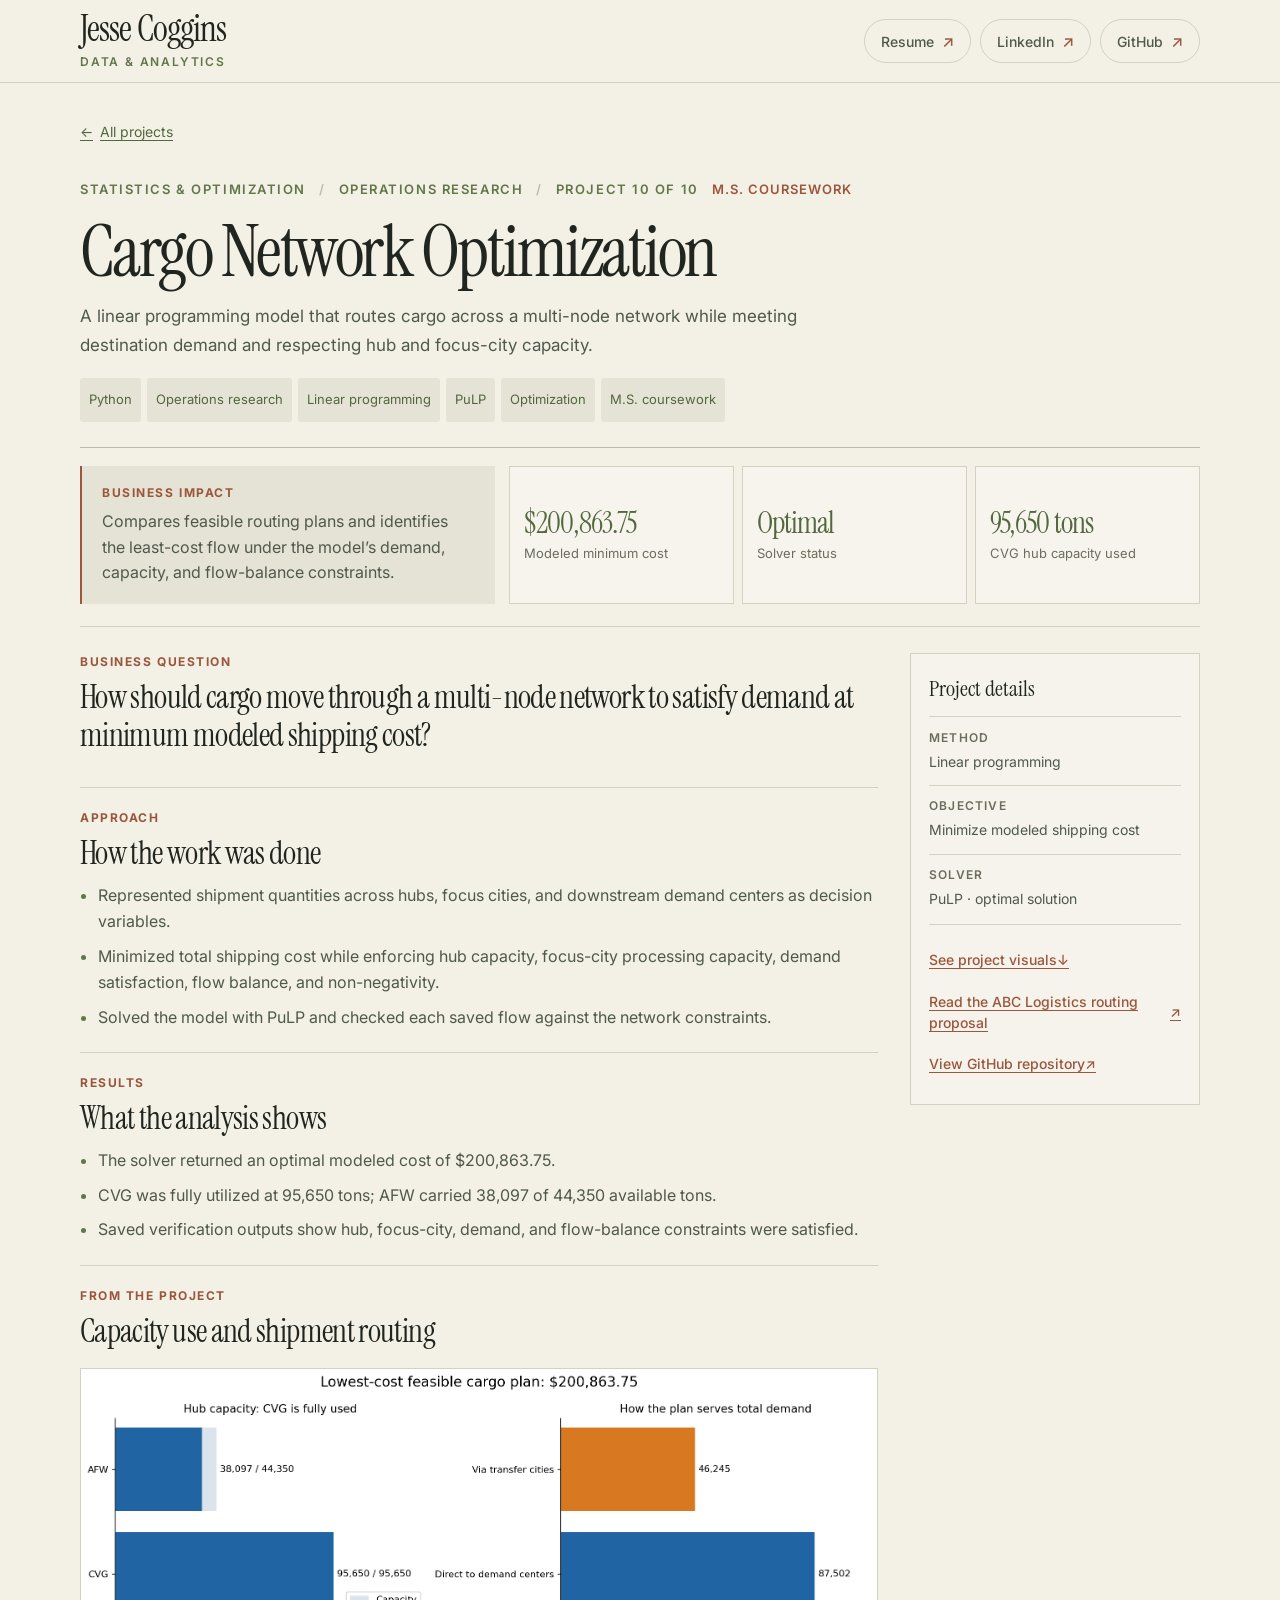
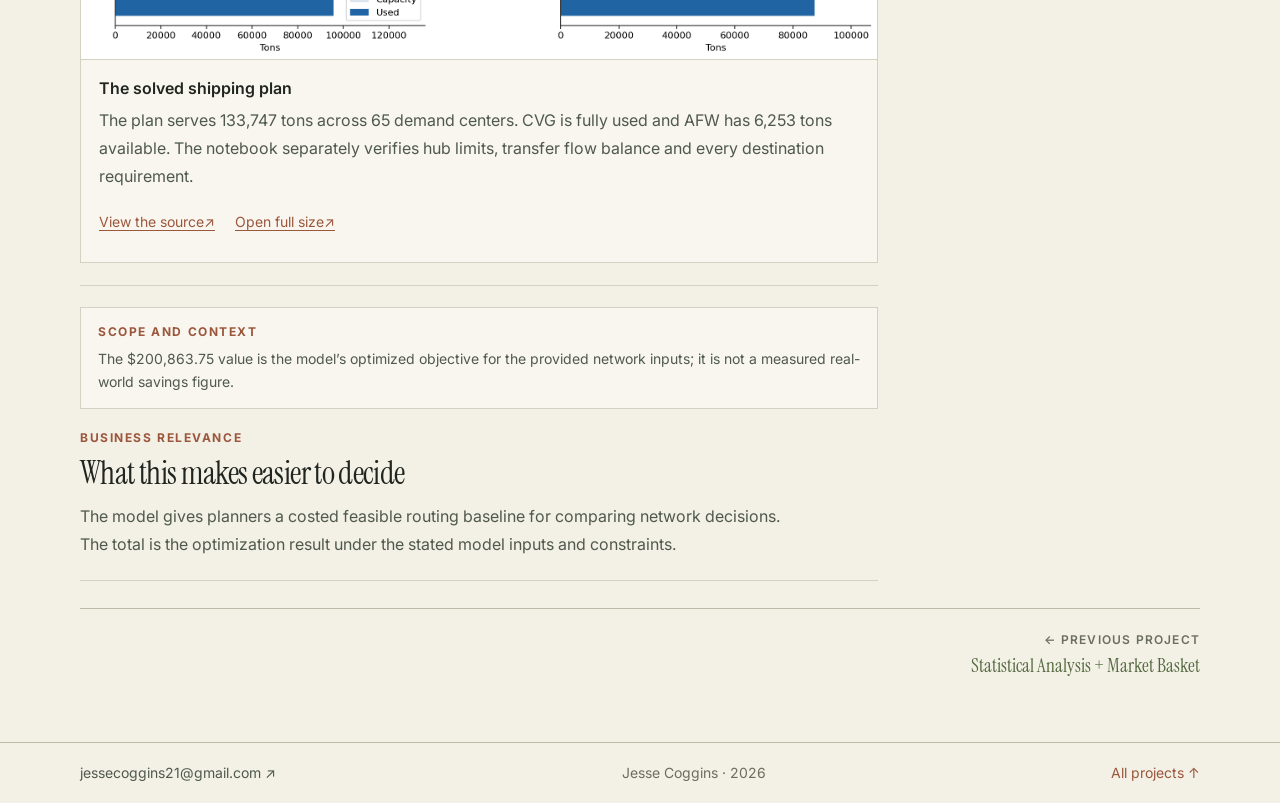
==== commit 477956c0: "Align all project summaries, figures and resume with current repositories" ====
--- a/project-cargo-network-optimization.html
+++ b/project-cargo-network-optimization.html
@@ -29,7 +29,7 @@
           <span class="brand-role">Data &amp; Analytics</span>
         </a>
         <nav class="profile-links" aria-label="Professional links">
-          <a class="profile-link" href="assets/resume/Jesse_Coggins_Resume.pdf" target="_blank" rel="noreferrer"><span>Resume</span><span class="link-arrow" aria-hidden="true">↗</span></a>
+          <a class="profile-link" href="assets/resume/Jesse_Coggins_Resume.pdf?v=aligned-20261105" target="_blank" rel="noreferrer"><span>Resume</span><span class="link-arrow" aria-hidden="true">↗</span></a>
           <a class="profile-link" href="https://www.linkedin.com/in/jessecoggins" target="_blank" rel="noreferrer"><span>LinkedIn</span><span class="link-arrow" aria-hidden="true">↗</span></a>
           <a class="profile-link" href="https://github.com/jessecoggins" target="_blank" rel="noreferrer"><span>GitHub</span><span class="link-arrow" aria-hidden="true">↗</span></a>
         </nav>
@@ -47,12 +47,12 @@
         <h1>Cargo Network Optimization</h1>
         <p class="detail-lede">A linear programming model that routes cargo across a multi-node network while meeting destination demand and respecting hub and focus-city capacity.</p>
         <div class="detail-tags" aria-label="Project tags">
-          <a class="detail-tag" href="?tag=Python#projects" aria-label="Filter homepage projects by Python">Python</a>
-                <a class="detail-tag" href="?tag=Operations%20research#projects" aria-label="Filter homepage projects by Operations research">Operations research</a>
-                <a class="detail-tag" href="?tag=Linear%20programming#projects" aria-label="Filter homepage projects by Linear programming">Linear programming</a>
-                <a class="detail-tag" href="?tag=PuLP#projects" aria-label="Filter homepage projects by PuLP">PuLP</a>
-                <a class="detail-tag" href="?tag=Optimization#projects" aria-label="Filter homepage projects by Optimization">Optimization</a>
-                <a class="detail-tag" href="?tag=M.S.%20coursework#projects" aria-label="Filter homepage projects by M.S. coursework">M.S. coursework</a>
+          <a class="detail-tag" href="index.html?tag=Python#projects" aria-label="Filter homepage projects by Python">Python</a>
+                <a class="detail-tag" href="index.html?tag=Operations%20research#projects" aria-label="Filter homepage projects by Operations research">Operations research</a>
+                <a class="detail-tag" href="index.html?tag=Linear%20programming#projects" aria-label="Filter homepage projects by Linear programming">Linear programming</a>
+                <a class="detail-tag" href="index.html?tag=PuLP#projects" aria-label="Filter homepage projects by PuLP">PuLP</a>
+                <a class="detail-tag" href="index.html?tag=Optimization#projects" aria-label="Filter homepage projects by Optimization">Optimization</a>
+                <a class="detail-tag" href="index.html?tag=M.S.%20coursework#projects" aria-label="Filter homepage projects by M.S. coursework">M.S. coursework</a>
         </div>
       </header>
 
@@ -90,15 +90,13 @@
           </section>
           <section class="detail-section project-visuals" id="project-visuals" aria-labelledby="visuals-heading">
             <p class="detail-label">From the project</p>
-            <h2 id="visuals-heading">Verifying the shipment plan</h2>
-            <figure class="project-figure project-figure--portrait">
-              <a class="project-image-link" href="https://raw.githubusercontent.com/JesseCoggins/cargo-network-optimization/153bc0f3fe255129ee61132fa7fb16238df658b6/assets/report-extracts/report_image_02.png" target="_blank" rel="noreferrer" aria-label="Open full-size image: Capacity, flow and demand checks">
-                <img src="https://raw.githubusercontent.com/JesseCoggins/cargo-network-optimization/153bc0f3fe255129ee61132fa7fb16238df658b6/assets/report-extracts/report_image_02.png" alt="Original notebook code and output checking both hub capacities, intermediate-city flow balance and demand satisfaction." width="665" height="949" loading="lazy" decoding="async" />
+            <h2 id="visuals-heading">Capacity use and shipment routing</h2>
+            <figure class="project-figure">
+              <a class="project-image-link" href="assets/project-visuals/cargo-shipping-plan.png" target="_blank" rel="noreferrer" aria-label="Open full-size image: The solved shipping plan">
+                <img src="assets/project-visuals/cargo-shipping-plan.png" alt="Solved cargo plan showing CVG using 95,650 of 95,650 tons, AFW using 38,097 of 44,350 tons, and 87,502 direct versus 46,245 transfer tons." width="1903" height="693" loading="lazy" decoding="async" />
               </a>
-              <figcaption>
-                <h3>Capacity, flow and demand checks</h3>
-                <p>The saved output confirms that CVG uses all 95,650 tons of capacity, AFW uses 38,097 of 44,350 tons, and every demand center receives its required shipment.</p>
-                <div class="project-figure-links"><a href="https://github.com/JesseCoggins/cargo-network-optimization/blob/main/notebooks/optimization.ipynb" target="_blank" rel="noreferrer">View the source <span aria-hidden="true">↗</span></a><a href="https://raw.githubusercontent.com/JesseCoggins/cargo-network-optimization/153bc0f3fe255129ee61132fa7fb16238df658b6/assets/report-extracts/report_image_02.png" target="_blank" rel="noreferrer">Open full size <span aria-hidden="true">↗</span></a></div>
+              <figcaption><h3>The solved shipping plan</h3><p>The plan serves 133,747 tons across 65 demand centers. CVG is fully used and AFW has 6,253 tons available. The notebook separately verifies hub limits, transfer flow balance and every destination requirement.</p>
+                <div class="project-figure-links"><a href="https://github.com/JesseCoggins/cargo-network-optimization/blob/main/notebooks/optimization.ipynb" target="_blank" rel="noreferrer">View the source <span aria-hidden="true">↗</span></a><a href="assets/project-visuals/cargo-shipping-plan.png" target="_blank" rel="noreferrer">Open full size <span aria-hidden="true">↗</span></a></div>
               </figcaption>
             </figure>
           </section>
--- a/styles.css
+++ b/styles.css
@@ -625,10 +625,23 @@
   padding-top: 30px;
   padding-bottom: 20px;
 }
+.header-intro {
+  display: grid;
+  grid-template-columns: minmax(0, 1fr) auto;
+  align-items: center;
+  gap: 24px 28px;
+  padding-bottom: 28px;
+}
+.header-intro .intro-copy { grid-column: 1 / -1; }
+.header-intro .intro-location { margin: 0; }
 .header-intro .profile-links {
-  justify-content: flex-start;
+  justify-content: flex-end;
   flex-wrap: wrap;
-  margin-top: 20px;
+  margin: 0;
+}
+@media (max-width: 760px) {
+  .header-intro { grid-template-columns: 1fr; gap: 18px; }
+  .header-intro .profile-links { justify-content: flex-start; }
 }
 .brand { gap: 6px; }
 .brand-role { font-size: 12px; }
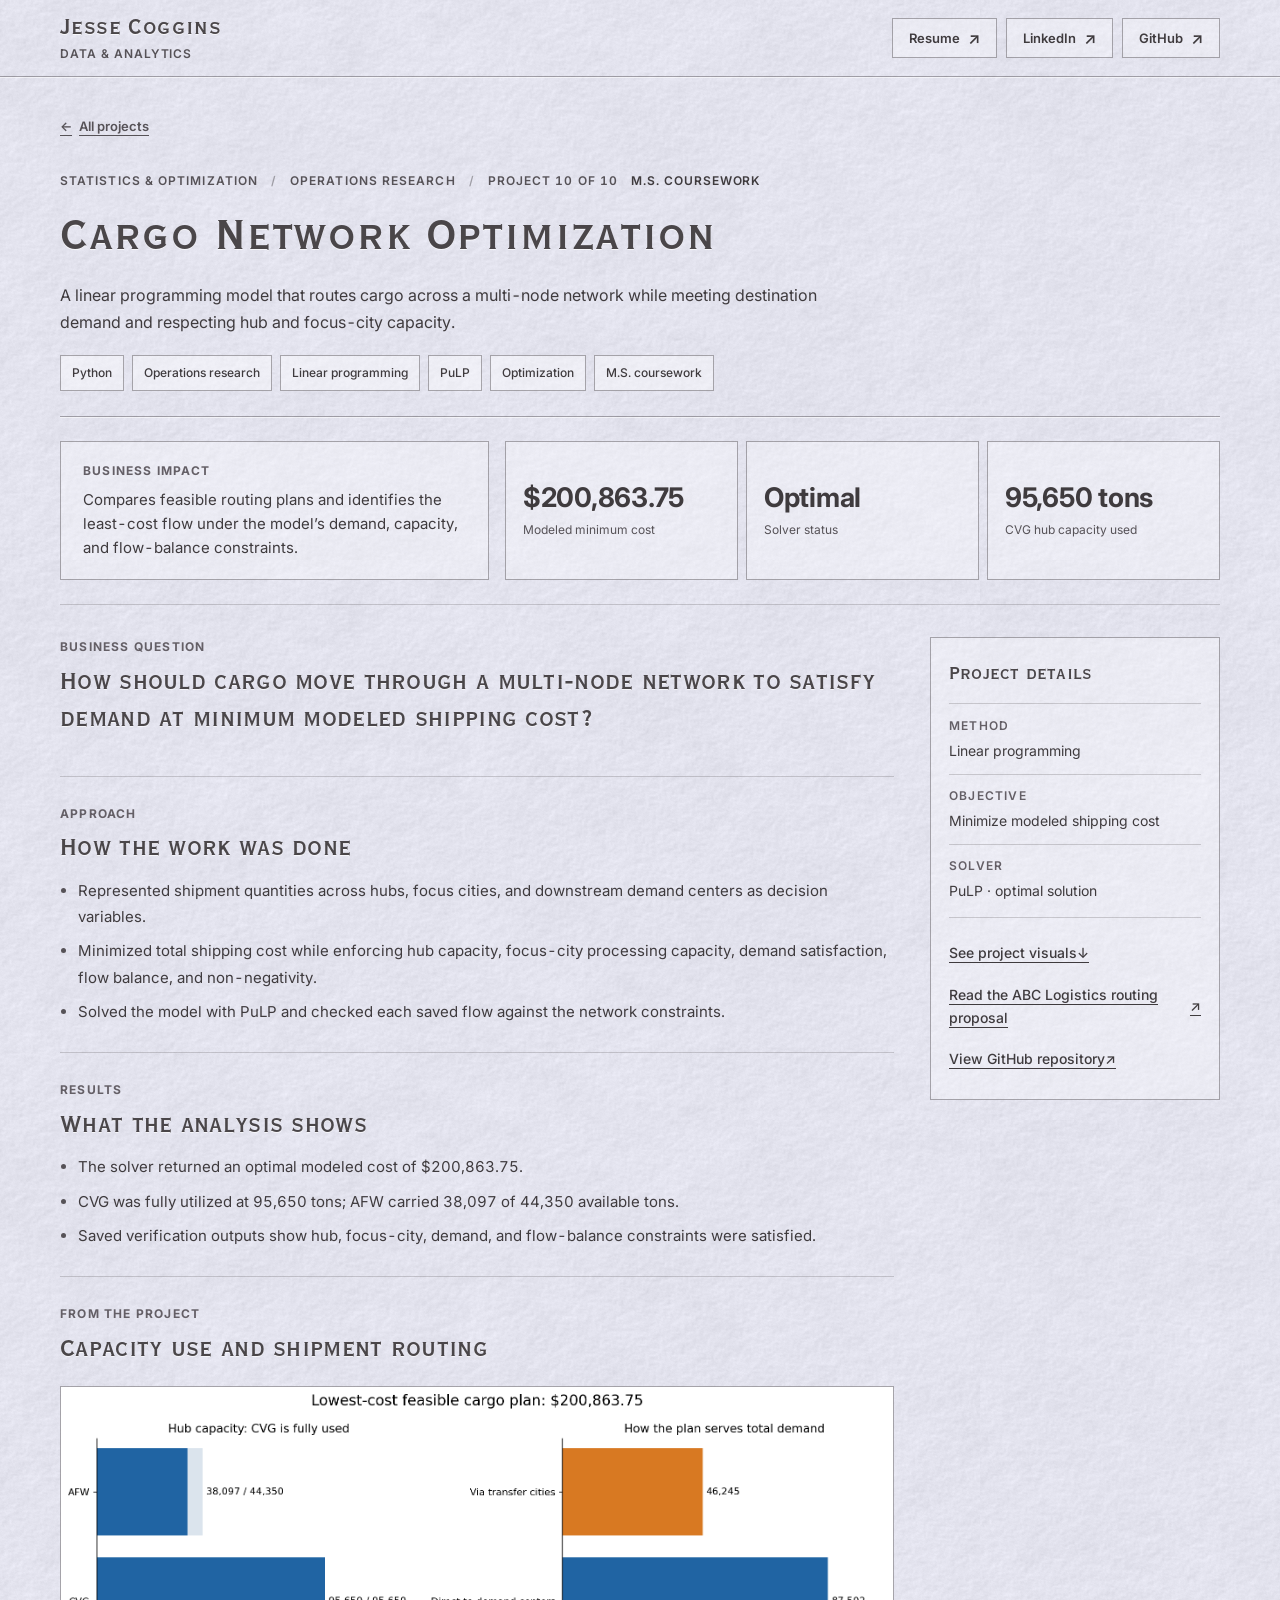
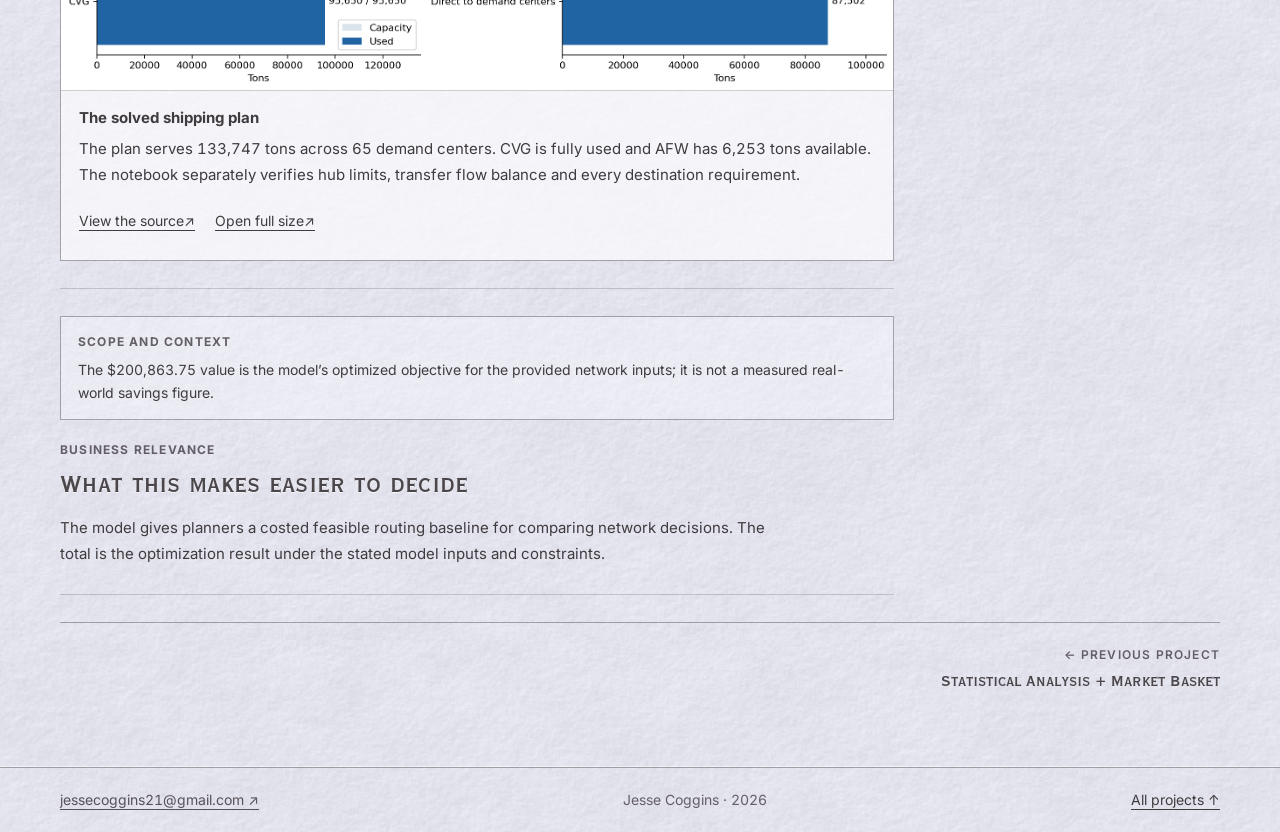
==== commit 366a1442: "Refresh film theme stylesheet on project-cargo-network-optimization.html" ====
--- a/project-cargo-network-optimization.html
+++ b/project-cargo-network-optimization.html
@@ -18,7 +18,7 @@
     <link rel="preconnect" href="https://fonts.gstatic.com" crossorigin />
     <link href="https://fonts.googleapis.com/css2?family=Inter:wght@400;500;600;700&family=Instrument+Serif:ital@0;1&family=JetBrains+Mono:wght@400;500&display=swap" rel="stylesheet" />
     <link rel="stylesheet" href="styles.css?v=readability-20261104" />
-    <link rel="stylesheet" href="project-detail.css?v=readability-20261104" />
+    <link rel="stylesheet" href="project-detail.css?v=film-20261105" />
   </head>
   <body>
     <a class="skip-link" href="#main">Skip to project summary</a>
--- a/project-detail.css
+++ b/project-detail.css
@@ -348,3 +348,250 @@
 @media (max-width: 900px) {
   .detail-overview, .detail-content { grid-template-columns: 1fr; }
 }
+
+/* Film card theme for the project summaries. The homepage keeps its own layout. */
+@font-face {
+  font-family: "AllenCopperplate";
+  src: url("./fonts/Copperplate%20Gothic%20Std%2030%20BC.otf") format("opentype");
+  font-weight: 400;
+  font-style: normal;
+  font-display: swap;
+}
+
+:root {
+  --paper: #e3e3ee;
+  --paper-raised: rgba(250, 250, 253, .45);
+  --ink: #3f3b3e;
+  --ink-soft: #565257;
+  --muted: #645f66;
+  --line: rgba(63, 59, 62, .22);
+  --line-strong: rgba(63, 59, 62, .42);
+  --sage: #565257;
+  --sage-dark: #3f3b3e;
+  --sage-pale: rgba(250, 250, 253, .45);
+  --rust: #3f3b3e;
+  --serif: "AllenCopperplate", Copperplate, "Copperplate Gothic Light", Georgia, serif;
+  --sans: "Inter", ui-sans-serif, system-ui, -apple-system, "Segoe UI", sans-serif;
+  font-family: var(--sans);
+  background: var(--paper);
+}
+
+body {
+  background: var(--paper) url("./film-paper.png") repeat;
+  background-size: 980px 560px;
+  color: var(--ink);
+  font: 400 15px/1.65 var(--sans);
+  font-variant-numeric: tabular-nums;
+  -webkit-font-smoothing: antialiased;
+}
+
+.container { width: min(100% - 48px, 1160px); }
+a:hover { color: var(--ink); }
+button:focus-visible, input:focus-visible, select:focus-visible,
+a:focus-visible, summary:focus-visible {
+  outline: 2px solid var(--ink);
+  outline-offset: 3px;
+}
+.skip-link { border-radius: 0; }
+
+/* Compact identity and links, echoing the homepage masthead. */
+.site-header {
+  border-bottom: 1px solid var(--line-strong);
+  box-shadow: 0 1px 0 rgba(255, 255, 255, .55);
+}
+.header-inner { min-height: 76px; }
+.brand { gap: 3px; }
+.brand-name {
+  color: #4a4649;
+  font-family: var(--serif);
+  font-size: 27px;
+  letter-spacing: .015em;
+  line-height: 1.12;
+  text-shadow: 0 1px 0 rgba(255, 255, 255, .75), 0 -.5px 0 rgba(30, 26, 28, .22);
+}
+.brand-role {
+  color: var(--ink-soft);
+  font: 600 12px/1.4 var(--sans);
+  letter-spacing: .08em;
+}
+.profile-links { gap: 9px; }
+.profile-link {
+  min-height: 40px;
+  padding: 0 16px;
+  border: 1px solid var(--line-strong);
+  border-radius: 0;
+  background: rgba(250, 250, 253, .35);
+  color: var(--ink);
+  font: 600 13px/1 var(--sans);
+}
+.profile-link:hover {
+  border-color: var(--ink);
+  background: rgba(255, 255, 255, .75);
+  color: var(--ink);
+}
+.link-arrow { color: inherit; }
+
+/* Editorial title and thin rules instead of filled panels. */
+.detail-page { padding-top: 28px; padding-bottom: 72px; }
+.detail-back {
+  margin-bottom: 22px;
+  color: var(--ink-soft);
+  font-size: 13px;
+  font-weight: 600;
+}
+.detail-back:hover { color: var(--ink); }
+.detail-hero {
+  padding-bottom: 25px;
+  border-bottom-color: var(--line-strong);
+  box-shadow: 0 1px 0 rgba(255, 255, 255, .55);
+}
+.detail-meta {
+  color: var(--ink-soft);
+  font-size: 12px;
+  letter-spacing: .09em;
+}
+.detail-meta .coursework { color: var(--ink); }
+.detail-hero h1 {
+  max-width: 1060px;
+  margin: 14px 0 13px;
+  color: #4a4649;
+  font-family: var(--serif);
+  font-size: clamp(34px, 5vw, 55px);
+  font-weight: 400;
+  line-height: 1.16;
+  letter-spacing: .015em;
+  overflow-wrap: anywhere;
+  text-shadow: 0 1px 0 rgba(255, 255, 255, .7);
+}
+.detail-lede {
+  max-width: 800px;
+  color: var(--ink);
+  font-size: 16px;
+  line-height: 1.7;
+}
+.detail-tags { gap: 8px; margin-top: 19px; }
+.detail-tag {
+  min-height: 36px;
+  padding: 0 11px;
+  border: 1px solid var(--line-strong);
+  border-radius: 0;
+  background: rgba(250, 250, 253, .45);
+  color: var(--ink);
+  font-size: 12px;
+  font-weight: 500;
+}
+.detail-tag:hover {
+  border-color: var(--ink);
+  background: rgba(255, 255, 255, .78);
+  color: var(--ink);
+}
+
+.detail-overview { gap: 16px; padding: 24px 0; }
+.impact-panel {
+  min-height: 128px;
+  padding: 19px 22px;
+  border: 1px solid var(--line-strong);
+  background: rgba(250, 250, 253, .35);
+}
+.detail-label {
+  color: var(--muted);
+  font-size: 12px;
+  letter-spacing: .1em;
+}
+.impact-panel p:last-child { color: var(--ink); font-size: 15px; }
+.detail-metrics { gap: 8px; }
+.detail-metric {
+  padding: 17px;
+  border-color: var(--line-strong);
+  background: rgba(250, 250, 253, .35);
+}
+.detail-metric strong {
+  color: var(--ink);
+  font: 700 clamp(20px, 2.5vw, 27px)/1.2 var(--sans);
+  letter-spacing: -.01em;
+}
+.detail-metric span { color: var(--ink-soft); font-size: 12px; }
+
+.detail-content { gap: 36px; padding-top: 32px; }
+.detail-section { margin-bottom: 27px; padding-bottom: 27px; }
+.detail-section h2 {
+  color: #4a4649;
+  font-family: var(--serif);
+  font-size: clamp(23px, 2.6vw, 30px);
+  font-weight: 400;
+  line-height: 1.25;
+  letter-spacing: .01em;
+  text-shadow: 0 1px 0 rgba(255, 255, 255, .65);
+}
+.detail-section > p:not(.detail-label), .detail-section ul {
+  color: var(--ink);
+  font-size: 15px;
+  line-height: 1.75;
+}
+.detail-section li::marker { color: var(--ink-soft); }
+.detail-note, .detail-aside {
+  border-color: var(--line-strong);
+  background: rgba(250, 250, 253, .35);
+}
+.detail-aside h2 {
+  color: #4a4649;
+  font-family: var(--serif);
+  font-size: 22px;
+  letter-spacing: .01em;
+}
+.detail-fact dd, .detail-note p:last-child { color: var(--ink); }
+.detail-resource-links a, .detail-pagination a { color: var(--ink); }
+.detail-resource-links a:hover, .detail-pagination a:hover { color: var(--ink-soft); }
+.detail-resource-links a, .detail-back, .project-figure-links a {
+  text-decoration: underline;
+  text-underline-offset: 4px;
+}
+.detail-pagination { border-top-color: var(--line-strong); }
+.detail-pagination strong {
+  color: #4a4649;
+  font-family: var(--serif);
+  line-height: 1.35;
+}
+
+/* Project images stay clear against the textured page. */
+.project-figure { border-color: var(--line-strong); background: rgba(250, 250, 253, .45); }
+.project-image-link { background: #fff; }
+.project-figure--schema { background: #fff; }
+.project-figure figcaption { background: rgba(250, 250, 253, .45); }
+.project-figure h3 { color: var(--ink); font: 700 15px/1.5 var(--sans); }
+.project-figure p { color: var(--ink); font-size: 15px; }
+.project-figure-links { color: var(--ink); }
+.project-image-link:hover { outline-color: var(--ink); }
+
+.detail-footer {
+  border-top-color: var(--line-strong);
+  box-shadow: 0 -1px 0 rgba(255, 255, 255, .5);
+}
+.detail-footer .footer-inner { min-height: 64px; }
+.detail-footer a { color: var(--ink-soft); text-decoration: underline; text-underline-offset: 4px; }
+.detail-footer a:hover { color: var(--ink); }
+
+@media (max-width: 780px) {
+  .container { width: min(100% - 36px, 680px); }
+  .header-inner { gap: 12px; }
+  .detail-content { gap: 24px; }
+}
+@media (max-width: 620px) {
+  .container { width: min(100% - 32px, 520px); }
+  .header-inner { padding-block: 16px; }
+  .brand-name { font-size: 24px; }
+  .profile-links { gap: 7px; }
+  .profile-link { min-height: 42px; padding: 0 12px; }
+  .detail-page { padding-top: 20px; padding-bottom: 54px; }
+  .detail-hero h1 { font-size: clamp(32px, 9vw, 42px); }
+  .detail-overview { padding: 19px 0; }
+  .detail-metric { min-height: 74px; }
+  .detail-section { margin-bottom: 22px; padding-bottom: 22px; }
+  .detail-aside { display: block; }
+  .detail-pagination strong { font-size: 17px; }
+}
+@media (max-width: 400px) {
+  .profile-link { padding-inline: 10px; }
+  .detail-meta { gap: 6px 9px; }
+  .detail-tag { min-height: 40px; }
+}
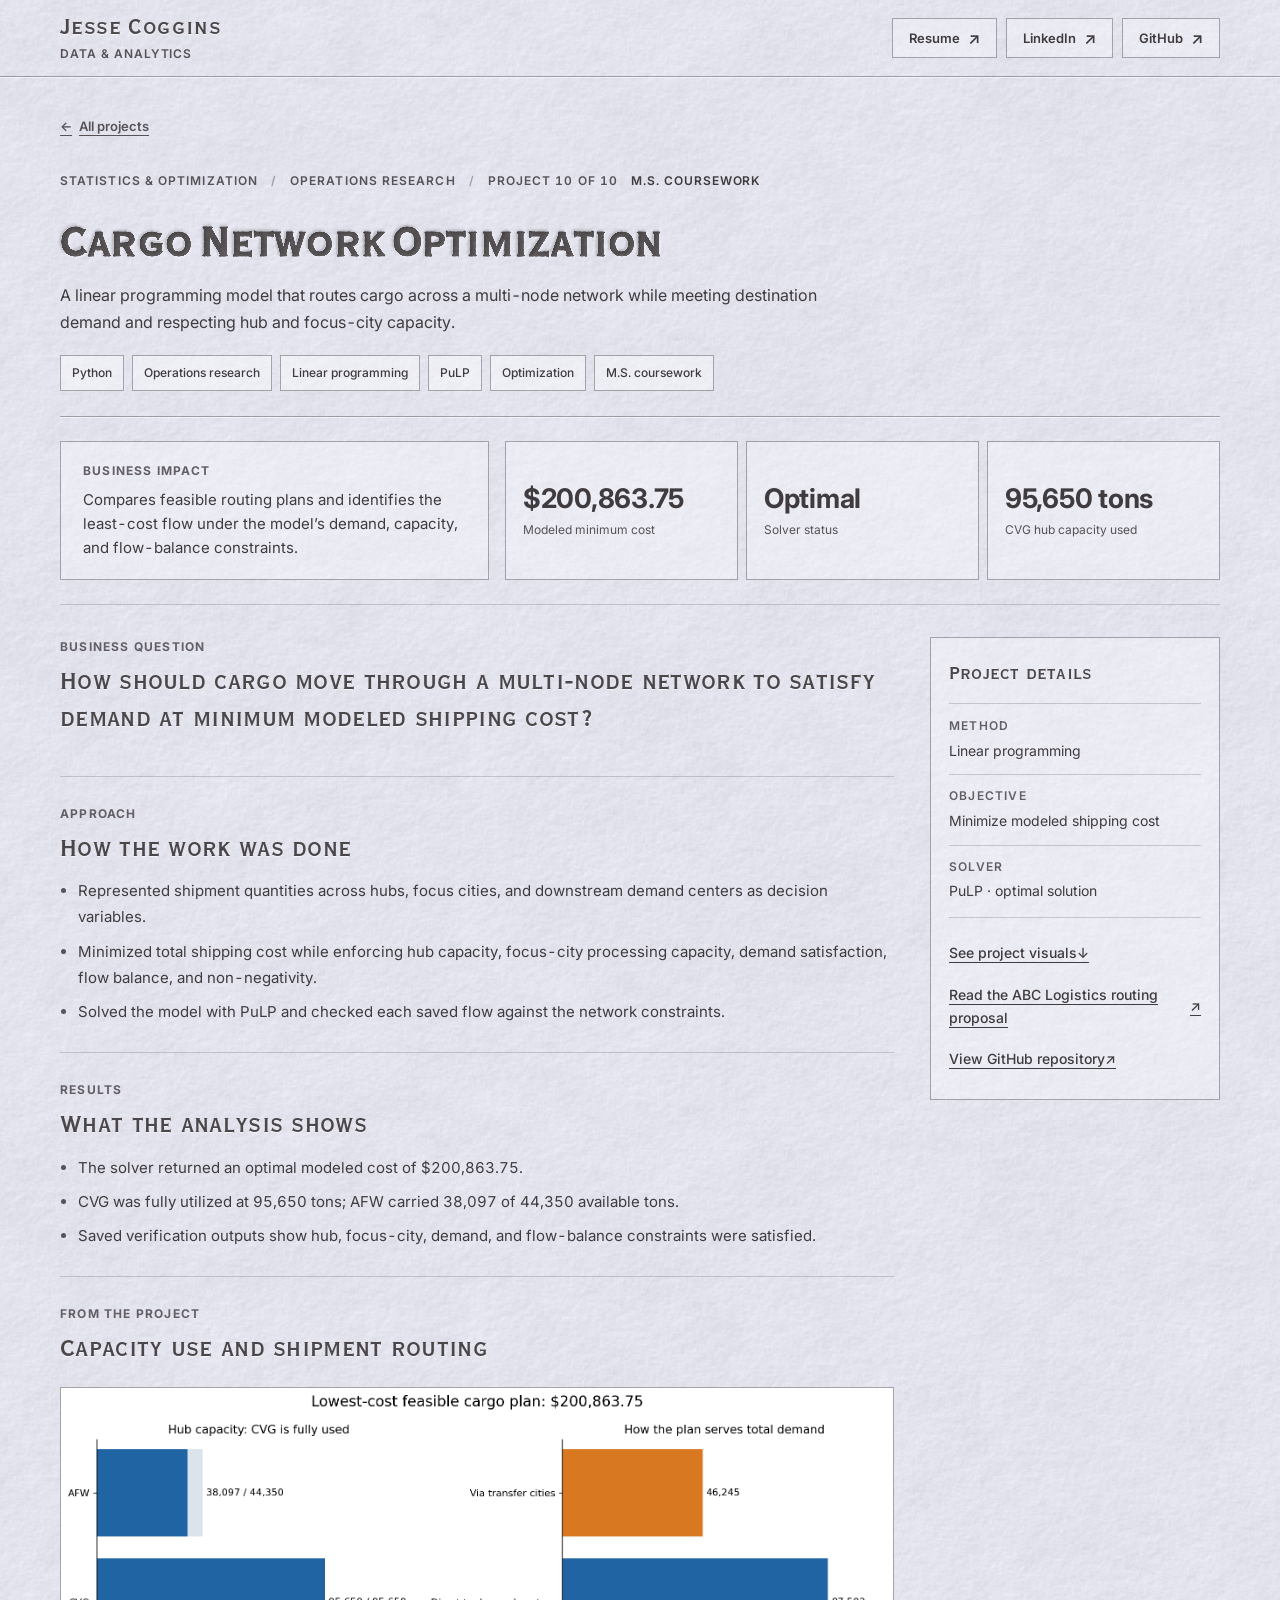
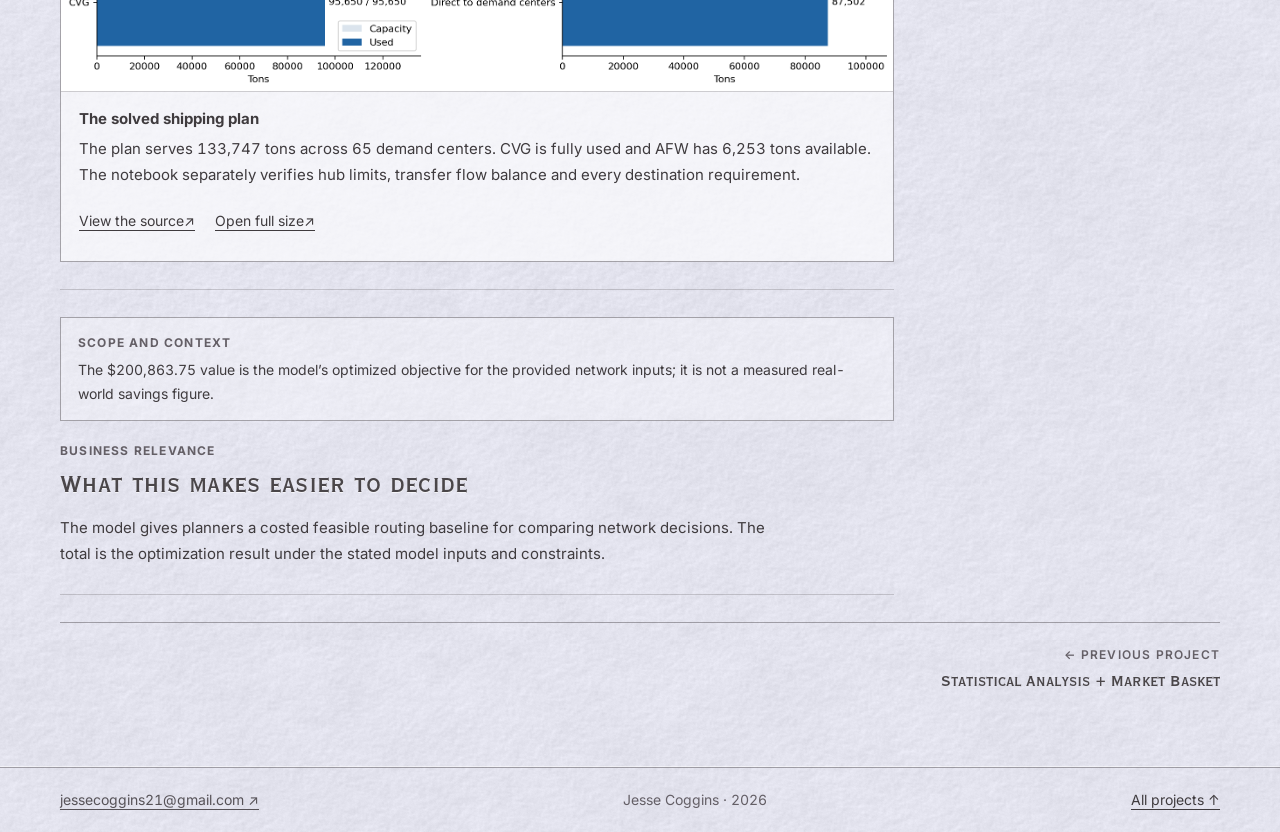
==== commit 90b1561c: "Match title lettering on project-cargo-network-optimization.html" ====
--- a/project-cargo-network-optimization.html
+++ b/project-cargo-network-optimization.html
@@ -18,7 +18,7 @@
     <link rel="preconnect" href="https://fonts.gstatic.com" crossorigin />
     <link href="https://fonts.googleapis.com/css2?family=Inter:wght@400;500;600;700&family=Instrument+Serif:ital@0;1&family=JetBrains+Mono:wght@400;500&display=swap" rel="stylesheet" />
     <link rel="stylesheet" href="styles.css?v=readability-20261104" />
-    <link rel="stylesheet" href="project-detail.css?v=film-20261105" />
+    <link rel="stylesheet" href="project-detail.css?v=titles-20261105" />
   </head>
   <body>
     <a class="skip-link" href="#main">Skip to project summary</a>
@@ -44,7 +44,7 @@
           <span class="meta-divider">/</span><span>Project 10 of 10</span>
           <span class="coursework">M.S. coursework</span>
         </div>
-        <h1>Cargo Network Optimization</h1>
+        <h1 data-press="title">Cargo Network Optimization</h1>
         <p class="detail-lede">A linear programming model that routes cargo across a multi-node network while meeting destination demand and respecting hub and focus-city capacity.</p>
         <div class="detail-tags" aria-label="Project tags">
           <a class="detail-tag" href="index.html?tag=Python#projects" aria-label="Filter homepage projects by Python">Python</a>
@@ -129,5 +129,6 @@
         <a href="index.html#projects">All projects ↑</a>
       </div>
     </footer>
+    <script defer src="summary-letterpress.js?v=titles-20261105"></script>
   </body>
 </html>
--- a/project-detail.css
+++ b/project-detail.css
@@ -595,3 +595,27 @@
   .detail-meta { gap: 6px 9px; }
   .detail-tag { min-height: 40px; }
 }
+
+/* Match the homepage project-title lettering and spacing. */
+.detail-hero h1 {
+  letter-spacing: -.015em;
+  word-spacing: -.11em;
+}
+.detail-hero h1.is-pressed {
+  display: block;
+  text-shadow: none;
+}
+.detail-hero h1 .pc {
+  display: block;
+  max-width: none;
+  pointer-events: none;
+}
+.detail-hero h1.is-pressed .pt {
+  position: absolute;
+  width: 1px;
+  height: 1px;
+  margin: -1px;
+  overflow: hidden;
+  clip-path: inset(50%);
+  white-space: nowrap;
+}
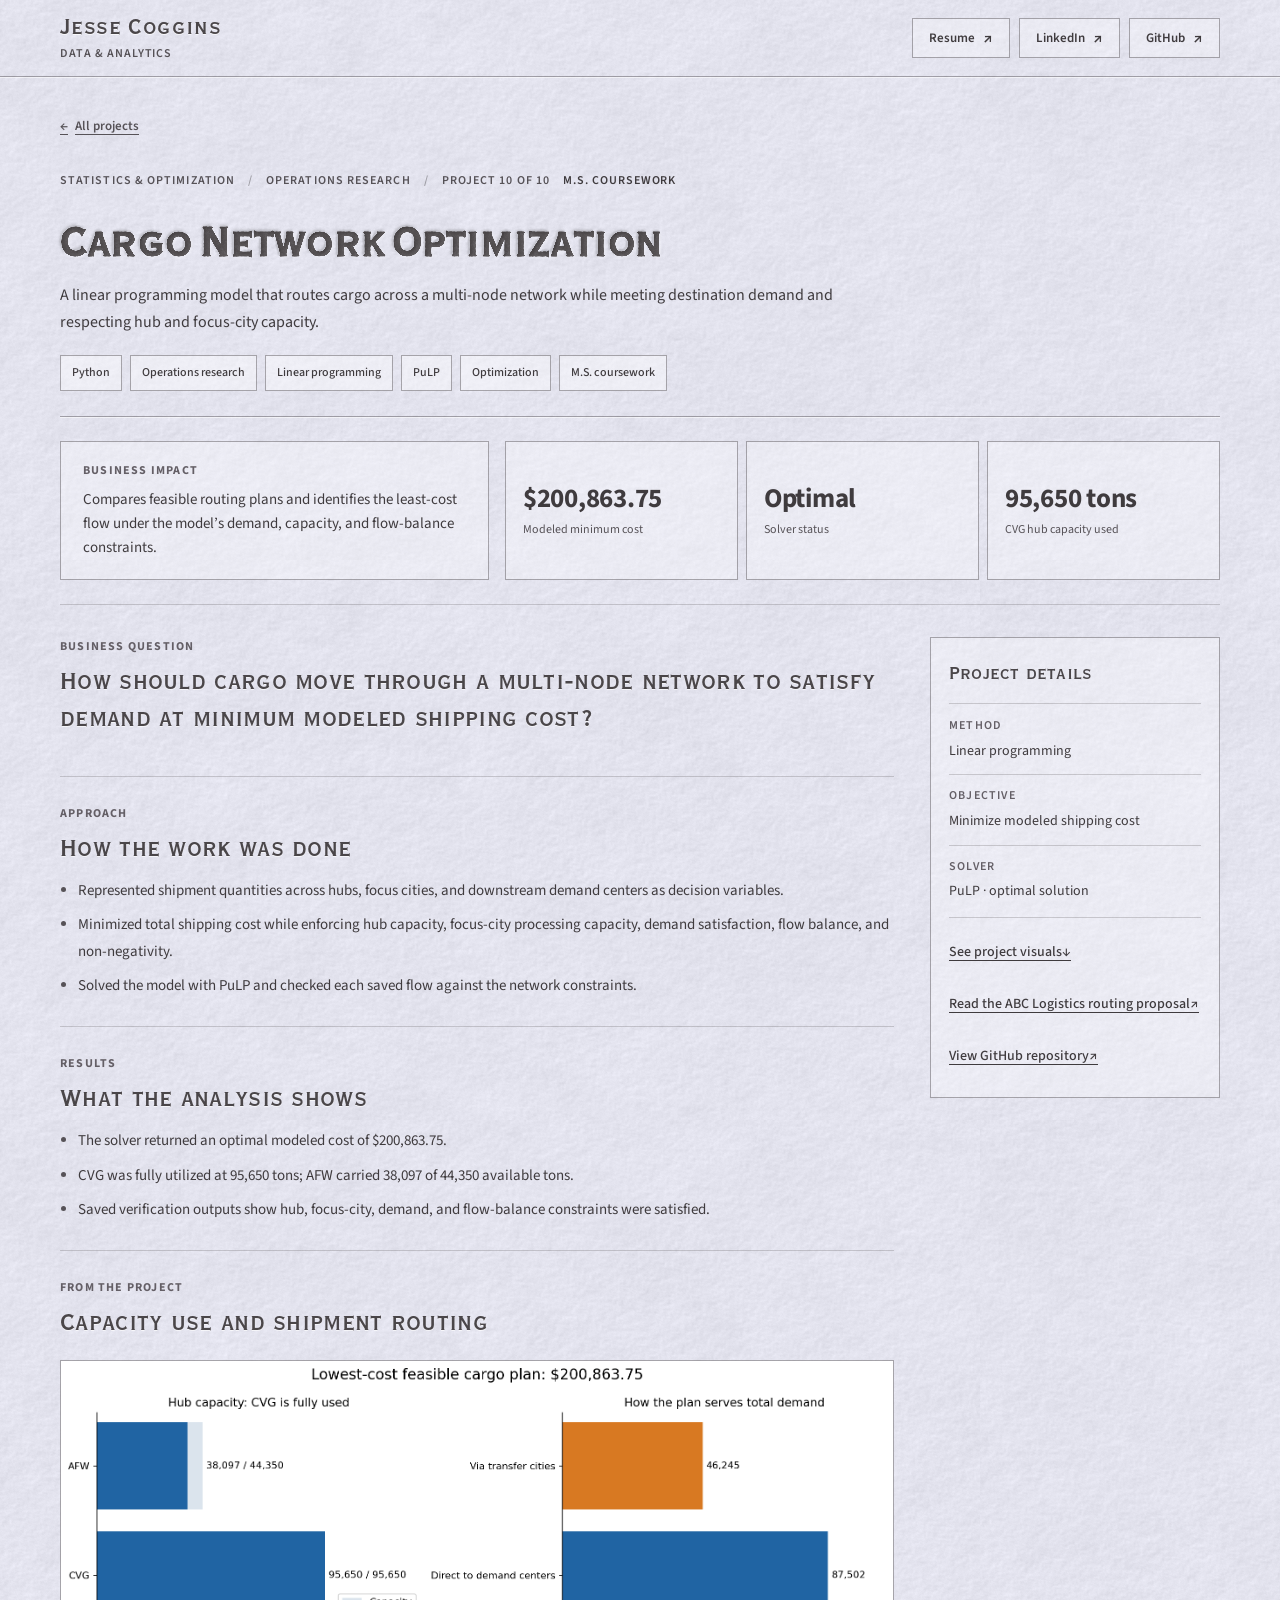
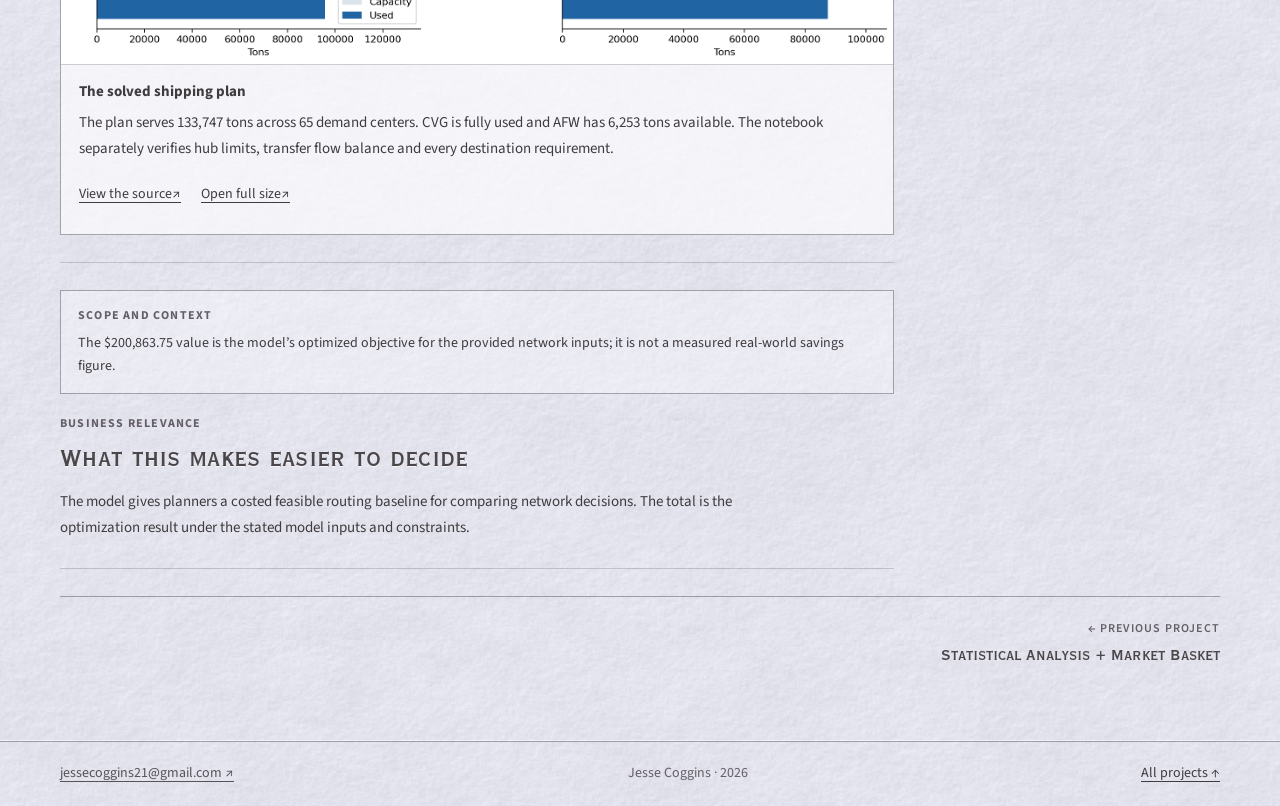
==== commit 6a365f14: "Use Source Sans 3 on project-cargo-network-optimization.html" ====
--- a/project-cargo-network-optimization.html
+++ b/project-cargo-network-optimization.html
@@ -16,9 +16,9 @@
     <link rel="shortcut icon" href="assets/favicon.svg" />
     <link rel="preconnect" href="https://fonts.googleapis.com" />
     <link rel="preconnect" href="https://fonts.gstatic.com" crossorigin />
-    <link href="https://fonts.googleapis.com/css2?family=Inter:wght@400;500;600;700&family=Instrument+Serif:ital@0;1&family=JetBrains+Mono:wght@400;500&display=swap" rel="stylesheet" />
+    <link href="https://fonts.googleapis.com/css2?family=Source+Sans+3:wght@400;500;600;700&display=swap" rel="stylesheet" />
     <link rel="stylesheet" href="styles.css?v=readability-20261104" />
-    <link rel="stylesheet" href="project-detail.css?v=titles-20261105" />
+    <link rel="stylesheet" href="project-detail.css?v=source-sans-20261106" />
   </head>
   <body>
     <a class="skip-link" href="#main">Skip to project summary</a>
--- a/project-detail.css
+++ b/project-detail.css
@@ -371,7 +371,7 @@
   --sage-pale: rgba(250, 250, 253, .45);
   --rust: #3f3b3e;
   --serif: "AllenCopperplate", Copperplate, "Copperplate Gothic Light", Georgia, serif;
-  --sans: "Inter", ui-sans-serif, system-ui, -apple-system, "Segoe UI", sans-serif;
+  --sans: "Source Sans 3", ui-sans-serif, system-ui, -apple-system, "Segoe UI", sans-serif;
   font-family: var(--sans);
   background: var(--paper);
 }
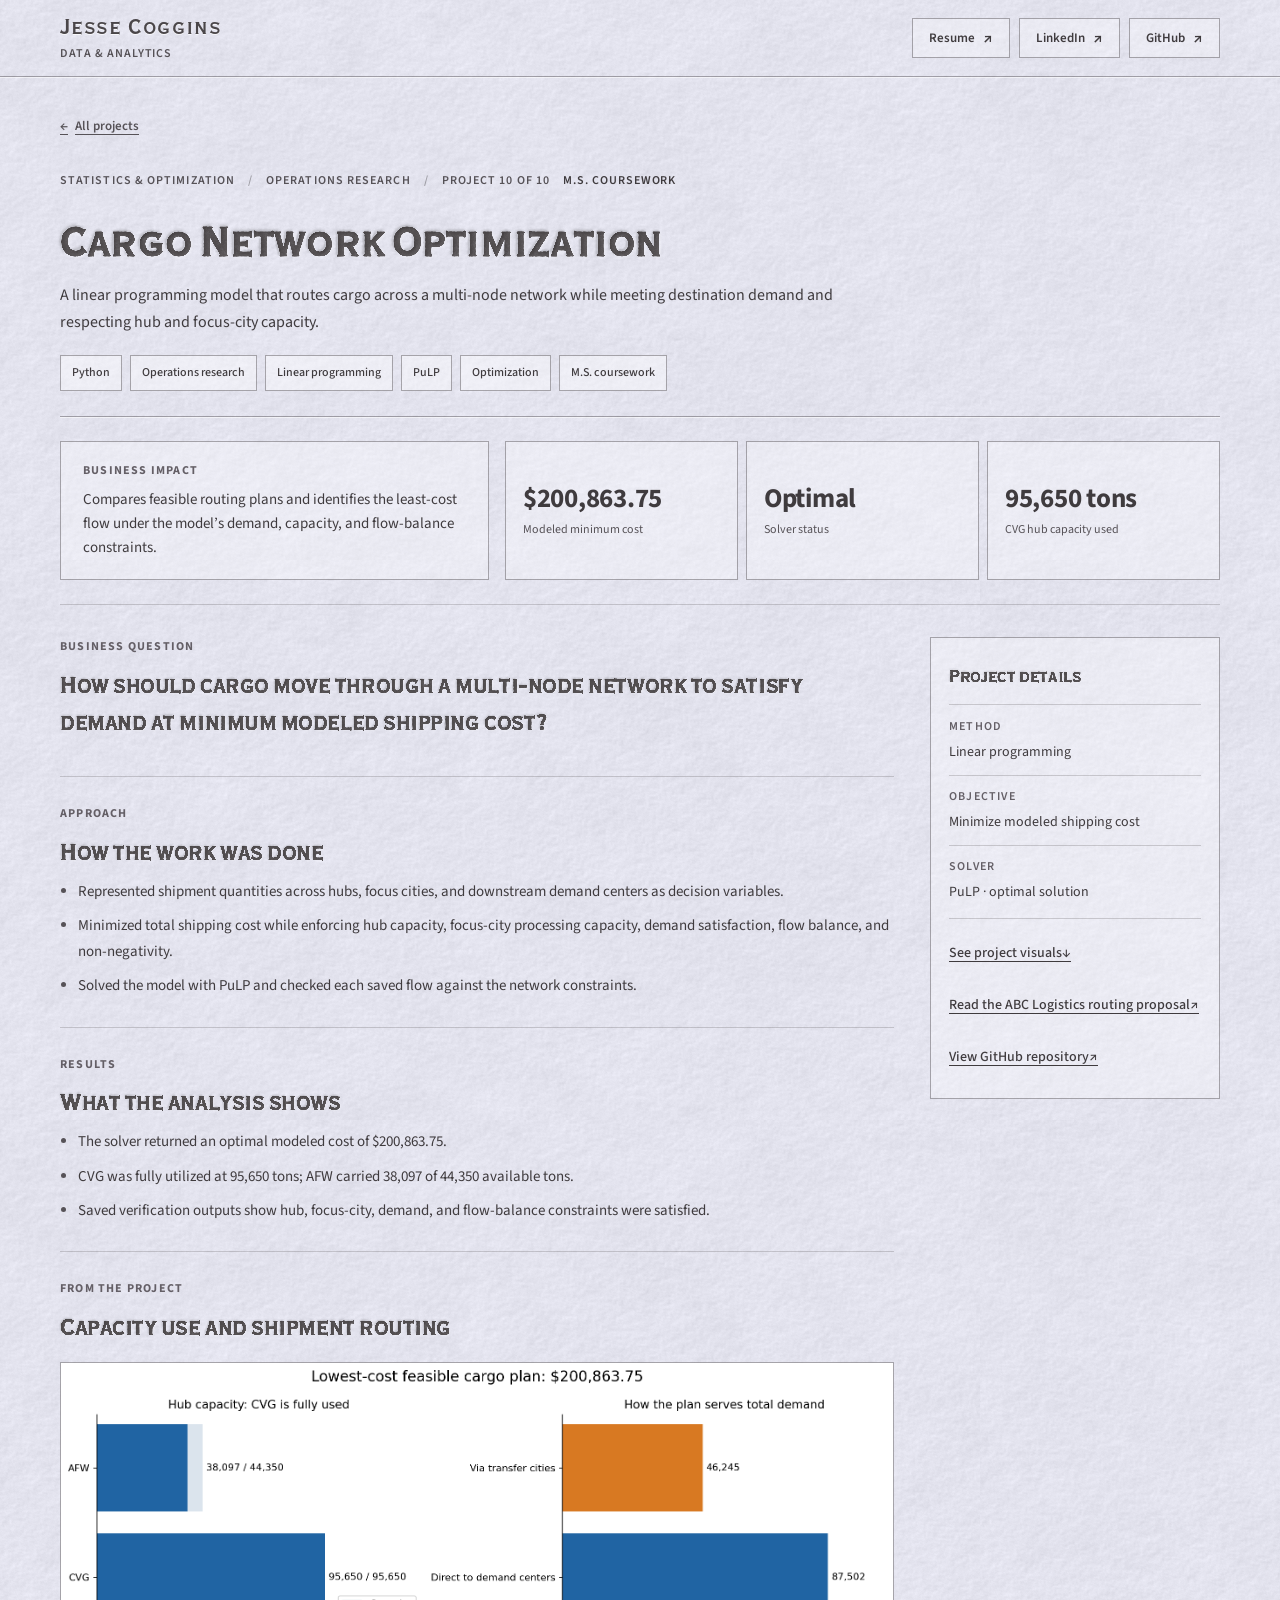
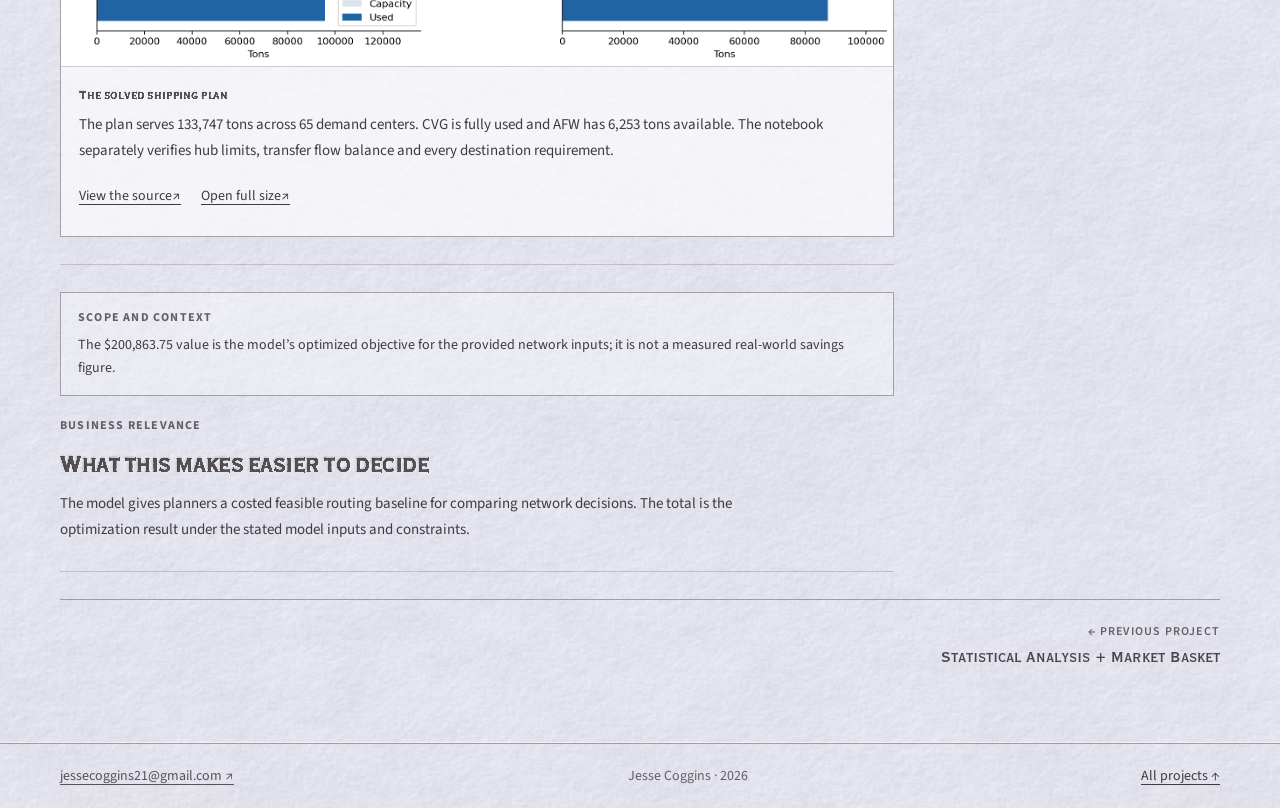
==== commit bb499daf: "Apply compact title lettering to headings in project-cargo-network-optimization.html" ====
--- a/project-cargo-network-optimization.html
+++ b/project-cargo-network-optimization.html
@@ -18,7 +18,7 @@
     <link rel="preconnect" href="https://fonts.gstatic.com" crossorigin />
     <link href="https://fonts.googleapis.com/css2?family=Source+Sans+3:wght@400;500;600;700&display=swap" rel="stylesheet" />
     <link rel="stylesheet" href="styles.css?v=readability-20261104" />
-    <link rel="stylesheet" href="project-detail.css?v=source-sans-20261106" />
+    <link rel="stylesheet" href="project-detail.css?v=tight-headings-20261106" />
   </head>
   <body>
     <a class="skip-link" href="#main">Skip to project summary</a>
@@ -72,30 +72,30 @@
         <article class="detail-story">
           <section class="detail-section">
             <p class="detail-label">Business question</p>
-            <h2>How should cargo move through a multi-node network to satisfy demand at minimum modeled shipping cost?</h2>
+            <h2 data-press="title">How should cargo move through a multi-node network to satisfy demand at minimum modeled shipping cost?</h2>
           </section>
           <section class="detail-section">
             <p class="detail-label">Approach</p>
-            <h2>How the work was done</h2>
+            <h2 data-press="title">How the work was done</h2>
             <ul><li>Represented shipment quantities across hubs, focus cities, and downstream demand centers as decision variables.</li>
                 <li>Minimized total shipping cost while enforcing hub capacity, focus-city processing capacity, demand satisfaction, flow balance, and non-negativity.</li>
                 <li>Solved the model with PuLP and checked each saved flow against the network constraints.</li></ul>
           </section>
           <section class="detail-section">
             <p class="detail-label">Results</p>
-            <h2>What the analysis shows</h2>
+            <h2 data-press="title">What the analysis shows</h2>
             <ul><li>The solver returned an optimal modeled cost of $200,863.75.</li>
                 <li>CVG was fully utilized at 95,650 tons; AFW carried 38,097 of 44,350 available tons.</li>
                 <li>Saved verification outputs show hub, focus-city, demand, and flow-balance constraints were satisfied.</li></ul>
           </section>
           <section class="detail-section project-visuals" id="project-visuals" aria-labelledby="visuals-heading">
             <p class="detail-label">From the project</p>
-            <h2 id="visuals-heading">Capacity use and shipment routing</h2>
+            <h2 id="visuals-heading" data-press="title">Capacity use and shipment routing</h2>
             <figure class="project-figure">
               <a class="project-image-link" href="assets/project-visuals/cargo-shipping-plan.png" target="_blank" rel="noreferrer" aria-label="Open full-size image: The solved shipping plan">
                 <img src="assets/project-visuals/cargo-shipping-plan.png" alt="Solved cargo plan showing CVG using 95,650 of 95,650 tons, AFW using 38,097 of 44,350 tons, and 87,502 direct versus 46,245 transfer tons." width="1903" height="693" loading="lazy" decoding="async" />
               </a>
-              <figcaption><h3>The solved shipping plan</h3><p>The plan serves 133,747 tons across 65 demand centers. CVG is fully used and AFW has 6,253 tons available. The notebook separately verifies hub limits, transfer flow balance and every destination requirement.</p>
+              <figcaption><h3 data-press="title">The solved shipping plan</h3><p>The plan serves 133,747 tons across 65 demand centers. CVG is fully used and AFW has 6,253 tons available. The notebook separately verifies hub limits, transfer flow balance and every destination requirement.</p>
                 <div class="project-figure-links"><a href="https://github.com/JesseCoggins/cargo-network-optimization/blob/main/notebooks/optimization.ipynb" target="_blank" rel="noreferrer">View the source <span aria-hidden="true">↗</span></a><a href="assets/project-visuals/cargo-shipping-plan.png" target="_blank" rel="noreferrer">Open full size <span aria-hidden="true">↗</span></a></div>
               </figcaption>
             </figure>
@@ -103,13 +103,13 @@
           <aside class="detail-note"><p class="detail-label">Scope and context</p><p>The $200,863.75 value is the model’s optimized objective for the provided network inputs; it is not a measured real-world savings figure.</p></aside>
           <section class="detail-section" style="margin-top:20px">
             <p class="detail-label">Business relevance</p>
-            <h2>What this makes easier to decide</h2>
+            <h2 data-press="title">What this makes easier to decide</h2>
             <p>The model gives planners a costed feasible routing baseline for comparing network decisions. The total is the optimization result under the stated model inputs and constraints.</p>
           </section>
         </article>
 
         <aside class="detail-aside" aria-label="Project details and links">
-          <h2>Project details</h2>
+          <h2 data-press="title">Project details</h2>
           <dl class="detail-facts"><div class="detail-fact"><dt>Method</dt><dd>Linear programming</dd></div>
               <div class="detail-fact"><dt>Objective</dt><dd>Minimize modeled shipping cost</dd></div>
               <div class="detail-fact"><dt>Solver</dt><dd>PuLP · optimal solution</dd></div></dl>
--- a/project-detail.css
+++ b/project-detail.css
@@ -619,3 +619,31 @@
   clip-path: inset(50%);
   white-space: nowrap;
 }
+
+
+/* Use the homepage project-name lettering for every summary heading. */
+.detail-page h1,
+.detail-page h2,
+.detail-page h3 {
+  font-family: var(--serif);
+  letter-spacing: -.015em;
+  word-spacing: -.11em;
+}
+.detail-page [data-press].is-pressed {
+  display: block;
+  text-shadow: none;
+}
+.detail-page [data-press] .pc {
+  display: block;
+  max-width: none;
+  pointer-events: none;
+}
+.detail-page [data-press].is-pressed .pt {
+  position: absolute;
+  width: 1px;
+  height: 1px;
+  margin: -1px;
+  overflow: hidden;
+  clip-path: inset(50%);
+  white-space: nowrap;
+}
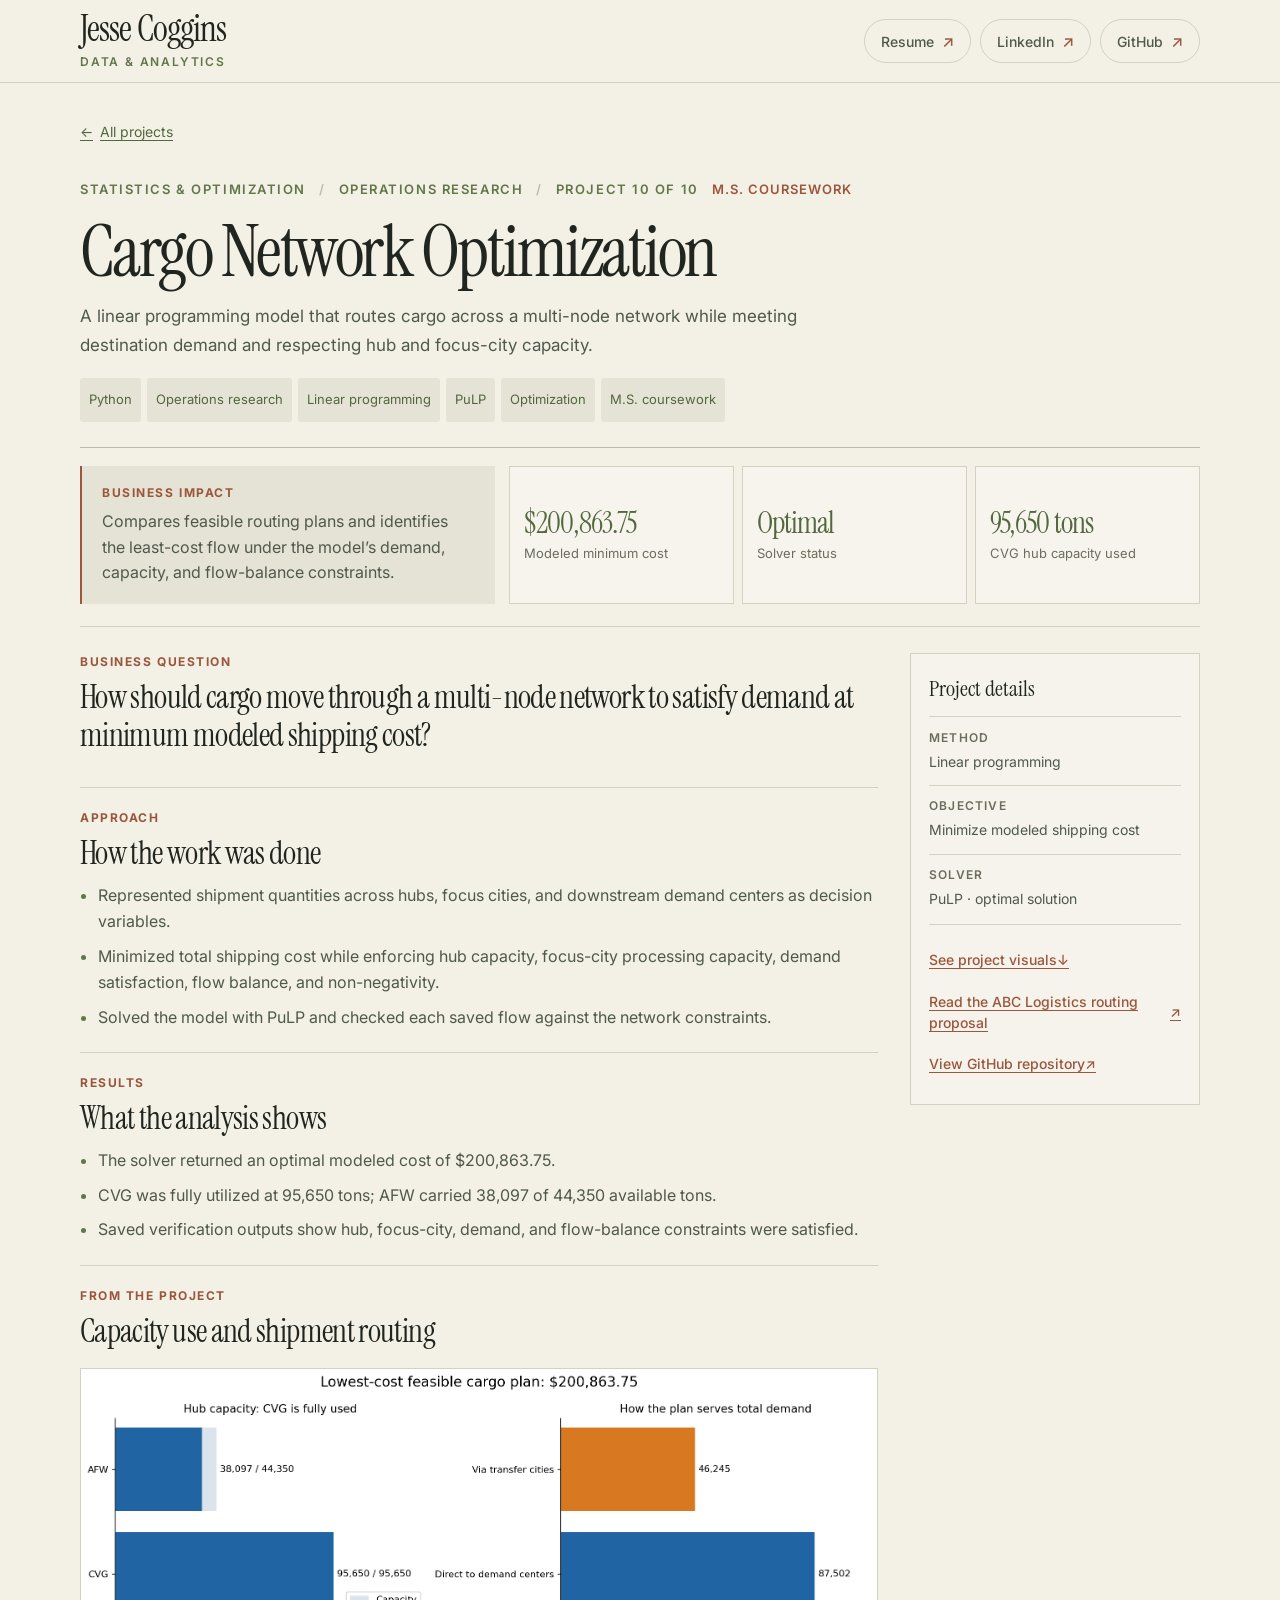
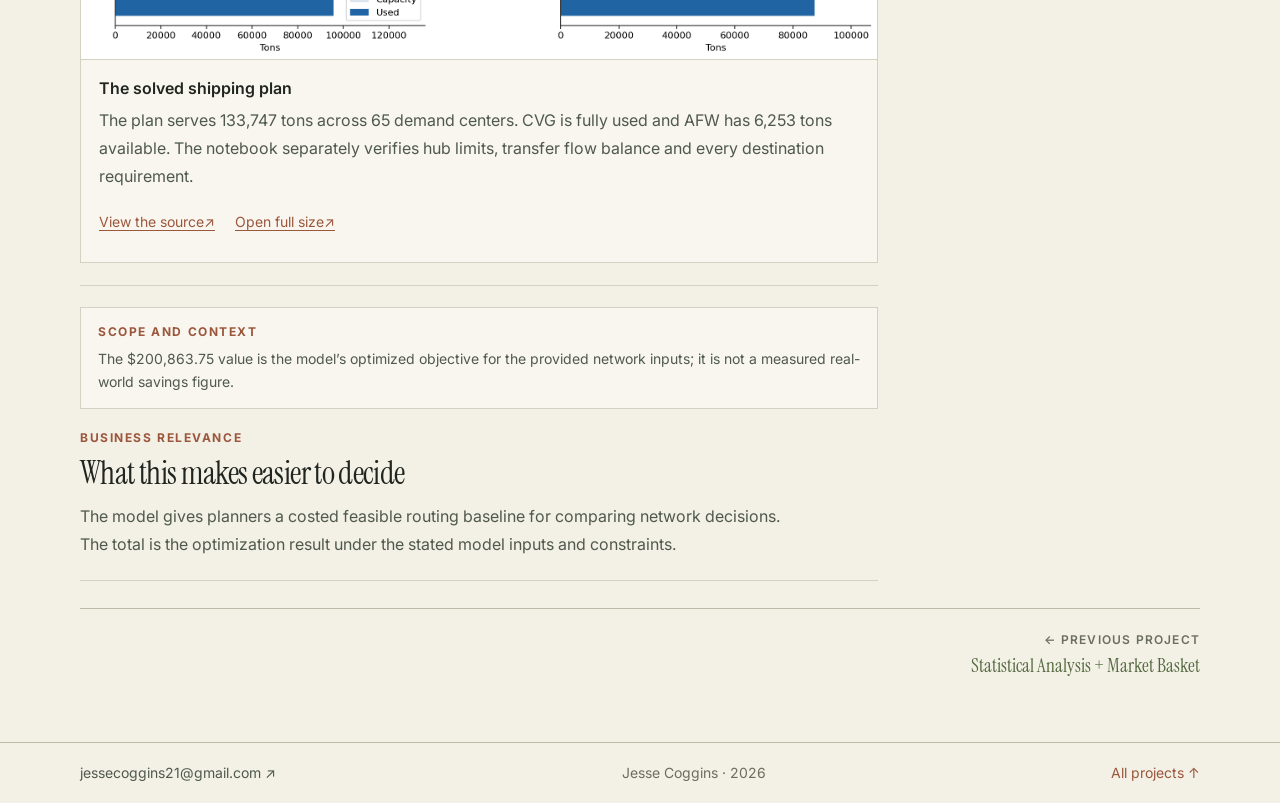
==== commit 6213fae7: "Restore cream and sage portfolio theme across homepage and project summaries" ====
--- a/project-cargo-network-optimization.html
+++ b/project-cargo-network-optimization.html
@@ -1,134 +1,130 @@
-<!DOCTYPE html>
-<html lang="en">
-  <head>
-    <meta charset="UTF-8" />
-    <meta name="viewport" content="width=device-width, initial-scale=1.0" />
-    <title>Cargo Network Optimization — Jesse Coggins</title>
-    <meta name="description" content="A linear programming model that routes cargo across a multi-node network while meeting destination demand and respecting hub and focus-city capacity." />
-    <meta name="author" content="Jesse Coggins" />
-    <meta name="theme-color" content="#f3f0e6" />
-    <link rel="canonical" href="https://jessecoggins.github.io/project-cargo-network-optimization.html" />
-    <meta property="og:type" content="article" />
-    <meta property="og:title" content="Cargo Network Optimization — Jesse Coggins" />
-    <meta property="og:description" content="A linear programming model that routes cargo across a multi-node network while meeting destination demand and respecting hub and focus-city capacity." />
-    <meta property="og:url" content="https://jessecoggins.github.io/project-cargo-network-optimization.html" />
-    <link rel="icon" type="image/svg+xml" href="assets/favicon.svg" />
-    <link rel="shortcut icon" href="assets/favicon.svg" />
-    <link rel="preconnect" href="https://fonts.googleapis.com" />
-    <link rel="preconnect" href="https://fonts.gstatic.com" crossorigin />
-    <link href="https://fonts.googleapis.com/css2?family=Source+Sans+3:wght@400;500;600;700&display=swap" rel="stylesheet" />
-    <link rel="stylesheet" href="styles.css?v=readability-20261104" />
-    <link rel="stylesheet" href="project-detail.css?v=tight-headings-20261106" />
-  </head>
-  <body>
-    <a class="skip-link" href="#main">Skip to project summary</a>
-    <header class="site-header" id="top">
-      <div class="container header-inner">
-        <a class="brand" href="index.html#top" aria-label="Jesse Coggins home">
-          <span class="brand-name">Jesse Coggins</span>
-          <span class="brand-role">Data &amp; Analytics</span>
-        </a>
-        <nav class="profile-links" aria-label="Professional links">
-          <a class="profile-link" href="assets/resume/Jesse_Coggins_Resume.pdf?v=aligned-20261105" target="_blank" rel="noreferrer"><span>Resume</span><span class="link-arrow" aria-hidden="true">↗</span></a>
-          <a class="profile-link" href="https://www.linkedin.com/in/jessecoggins" target="_blank" rel="noreferrer"><span>LinkedIn</span><span class="link-arrow" aria-hidden="true">↗</span></a>
-          <a class="profile-link" href="https://github.com/jessecoggins" target="_blank" rel="noreferrer"><span>GitHub</span><span class="link-arrow" aria-hidden="true">↗</span></a>
-        </nav>
-      </div>
-    </header>
-
-    <main id="main" class="container detail-page">
-      <a class="detail-back" href="index.html#projects"><span aria-hidden="true">←</span> All projects</a>
-      <header class="detail-hero">
-        <div class="detail-meta">
-          <span>Statistics &amp; Optimization</span><span class="meta-divider">/</span><span>Operations research</span>
-          <span class="meta-divider">/</span><span>Project 10 of 10</span>
-          <span class="coursework">M.S. coursework</span>
-        </div>
-        <h1 data-press="title">Cargo Network Optimization</h1>
-        <p class="detail-lede">A linear programming model that routes cargo across a multi-node network while meeting destination demand and respecting hub and focus-city capacity.</p>
-        <div class="detail-tags" aria-label="Project tags">
-          <a class="detail-tag" href="index.html?tag=Python#projects" aria-label="Filter homepage projects by Python">Python</a>
-                <a class="detail-tag" href="index.html?tag=Operations%20research#projects" aria-label="Filter homepage projects by Operations research">Operations research</a>
-                <a class="detail-tag" href="index.html?tag=Linear%20programming#projects" aria-label="Filter homepage projects by Linear programming">Linear programming</a>
-                <a class="detail-tag" href="index.html?tag=PuLP#projects" aria-label="Filter homepage projects by PuLP">PuLP</a>
-                <a class="detail-tag" href="index.html?tag=Optimization#projects" aria-label="Filter homepage projects by Optimization">Optimization</a>
-                <a class="detail-tag" href="index.html?tag=M.S.%20coursework#projects" aria-label="Filter homepage projects by M.S. coursework">M.S. coursework</a>
-        </div>
-      </header>
-
-      <div class="detail-overview">
-        <section class="impact-panel" aria-labelledby="impact-heading">
-          <p class="detail-label" id="impact-heading">Business impact</p>
-          <p>Compares feasible routing plans and identifies the least-cost flow under the model’s demand, capacity, and flow-balance constraints.</p>
-        </section>
-        <div class="detail-metrics" aria-label="Key project results">
-          <div class="detail-metric"><strong>$200,863.75</strong><span>Modeled minimum cost</span></div>
-              <div class="detail-metric"><strong>Optimal</strong><span>Solver status</span></div>
-              <div class="detail-metric"><strong>95,650 tons</strong><span>CVG hub capacity used</span></div>
-        </div>
-      </div>
-
-      <div class="detail-content">
-        <article class="detail-story">
-          <section class="detail-section">
-            <p class="detail-label">Business question</p>
-            <h2 data-press="title">How should cargo move through a multi-node network to satisfy demand at minimum modeled shipping cost?</h2>
-          </section>
-          <section class="detail-section">
-            <p class="detail-label">Approach</p>
-            <h2 data-press="title">How the work was done</h2>
-            <ul><li>Represented shipment quantities across hubs, focus cities, and downstream demand centers as decision variables.</li>
-                <li>Minimized total shipping cost while enforcing hub capacity, focus-city processing capacity, demand satisfaction, flow balance, and non-negativity.</li>
-                <li>Solved the model with PuLP and checked each saved flow against the network constraints.</li></ul>
-          </section>
-          <section class="detail-section">
-            <p class="detail-label">Results</p>
-            <h2 data-press="title">What the analysis shows</h2>
-            <ul><li>The solver returned an optimal modeled cost of $200,863.75.</li>
-                <li>CVG was fully utilized at 95,650 tons; AFW carried 38,097 of 44,350 available tons.</li>
-                <li>Saved verification outputs show hub, focus-city, demand, and flow-balance constraints were satisfied.</li></ul>
-          </section>
-          <section class="detail-section project-visuals" id="project-visuals" aria-labelledby="visuals-heading">
-            <p class="detail-label">From the project</p>
-            <h2 id="visuals-heading" data-press="title">Capacity use and shipment routing</h2>
-            <figure class="project-figure">
-              <a class="project-image-link" href="assets/project-visuals/cargo-shipping-plan.png" target="_blank" rel="noreferrer" aria-label="Open full-size image: The solved shipping plan">
-                <img src="assets/project-visuals/cargo-shipping-plan.png" alt="Solved cargo plan showing CVG using 95,650 of 95,650 tons, AFW using 38,097 of 44,350 tons, and 87,502 direct versus 46,245 transfer tons." width="1903" height="693" loading="lazy" decoding="async" />
-              </a>
-              <figcaption><h3 data-press="title">The solved shipping plan</h3><p>The plan serves 133,747 tons across 65 demand centers. CVG is fully used and AFW has 6,253 tons available. The notebook separately verifies hub limits, transfer flow balance and every destination requirement.</p>
-                <div class="project-figure-links"><a href="https://github.com/JesseCoggins/cargo-network-optimization/blob/main/notebooks/optimization.ipynb" target="_blank" rel="noreferrer">View the source <span aria-hidden="true">↗</span></a><a href="assets/project-visuals/cargo-shipping-plan.png" target="_blank" rel="noreferrer">Open full size <span aria-hidden="true">↗</span></a></div>
-              </figcaption>
-            </figure>
-          </section>
-          <aside class="detail-note"><p class="detail-label">Scope and context</p><p>The $200,863.75 value is the model’s optimized objective for the provided network inputs; it is not a measured real-world savings figure.</p></aside>
-          <section class="detail-section" style="margin-top:20px">
-            <p class="detail-label">Business relevance</p>
-            <h2 data-press="title">What this makes easier to decide</h2>
-            <p>The model gives planners a costed feasible routing baseline for comparing network decisions. The total is the optimization result under the stated model inputs and constraints.</p>
-          </section>
-        </article>
-
-        <aside class="detail-aside" aria-label="Project details and links">
-          <h2 data-press="title">Project details</h2>
-          <dl class="detail-facts"><div class="detail-fact"><dt>Method</dt><dd>Linear programming</dd></div>
-              <div class="detail-fact"><dt>Objective</dt><dd>Minimize modeled shipping cost</dd></div>
-              <div class="detail-fact"><dt>Solver</dt><dd>PuLP · optimal solution</dd></div></dl>
-          <div class="detail-resource-links"><a href="#project-visuals">See project visuals <span aria-hidden="true">↓</span></a><a href="https://github.com/JesseCoggins/cargo-network-optimization/blob/main/docs/abc-logistics-routing.md" target="_blank" rel="noreferrer">Read the ABC Logistics routing proposal <span aria-hidden="true">↗</span></a><a href="https://github.com/jessecoggins/cargo-network-optimization" target="_blank" rel="noreferrer">View GitHub repository <span aria-hidden="true">↗</span></a></div>
-        </aside>
-      </div>
-
-      <nav class="detail-pagination" aria-label="Other projects">
-        <a href="project-statistical-analysis-market-basket.html"><span>← Previous project</span><strong>Statistical Analysis + Market Basket</strong></a>
-      </nav>
-    </main>
-
-    <footer class="detail-footer">
-      <div class="container footer-inner">
-        <a href="mailto:jessecoggins21@gmail.com">jessecoggins21@gmail.com <span aria-hidden="true">↗</span></a>
-        <span>Jesse Coggins · 2026</span>
-        <a href="index.html#projects">All projects ↑</a>
-      </div>
-    </footer>
-    <script defer src="summary-letterpress.js?v=titles-20261105"></script>
-  </body>
-</html>
+<!DOCTYPE html>
+
+<html lang="en">
+<head>
+<meta charset="utf-8"/>
+<meta content="width=device-width, initial-scale=1.0" name="viewport"/>
+<title>Cargo Network Optimization — Jesse Coggins</title>
+<meta content="A linear programming model that routes cargo across a multi-node network while meeting destination demand and respecting hub and focus-city capacity." name="description"/>
+<meta content="Jesse Coggins" name="author"/>
+<meta content="#f3f0e6" name="theme-color"/>
+<link href="https://jessecoggins.github.io/project-cargo-network-optimization.html" rel="canonical"/>
+<meta content="article" property="og:type"/>
+<meta content="Cargo Network Optimization — Jesse Coggins" property="og:title"/>
+<meta content="A linear programming model that routes cargo across a multi-node network while meeting destination demand and respecting hub and focus-city capacity." property="og:description"/>
+<meta content="https://jessecoggins.github.io/project-cargo-network-optimization.html" property="og:url"/>
+<link href="assets/favicon.svg" rel="icon" type="image/svg+xml"/>
+<link href="assets/favicon.svg" rel="shortcut icon"/>
+<link href="https://fonts.googleapis.com" rel="preconnect"/>
+<link crossorigin="" href="https://fonts.gstatic.com" rel="preconnect"/>
+<link href="https://fonts.googleapis.com/css2?family=Inter:wght@400;500;600;700&amp;family=Instrument+Serif:ital@0;1&amp;family=JetBrains+Mono:wght@400;500&amp;display=swap" rel="stylesheet"/>
+<link href="styles.css?v=reference-theme-20261106" rel="stylesheet"/>
+<link href="project-detail.css?v=reference-theme-20261106" rel="stylesheet"/>
+</head>
+<body>
+<a class="skip-link" href="#main">Skip to project summary</a>
+<header class="site-header" id="top">
+<div class="container header-inner">
+<a aria-label="Jesse Coggins home" class="brand" href="index.html#top">
+<span class="brand-name">Jesse Coggins</span>
+<span class="brand-role">Data &amp; Analytics</span>
+</a>
+<nav aria-label="Professional links" class="profile-links">
+<a class="profile-link" href="assets/resume/Jesse_Coggins_Resume.pdf?v=aligned-20261105" rel="noreferrer" target="_blank"><span>Resume</span><span aria-hidden="true" class="link-arrow">↗</span></a>
+<a class="profile-link" href="https://www.linkedin.com/in/jessecoggins" rel="noreferrer" target="_blank"><span>LinkedIn</span><span aria-hidden="true" class="link-arrow">↗</span></a>
+<a class="profile-link" href="https://github.com/jessecoggins" rel="noreferrer" target="_blank"><span>GitHub</span><span aria-hidden="true" class="link-arrow">↗</span></a>
+</nav>
+</div>
+</header>
+<main class="container detail-page" id="main">
+<a class="detail-back" href="index.html#projects"><span aria-hidden="true">←</span> All projects</a>
+<header class="detail-hero">
+<div class="detail-meta">
+<span>Statistics &amp; Optimization</span><span class="meta-divider">/</span><span>Operations research</span>
+<span class="meta-divider">/</span><span>Project 10 of 10</span>
+<span class="coursework">M.S. coursework</span>
+</div>
+<h1>Cargo Network Optimization</h1>
+<p class="detail-lede">A linear programming model that routes cargo across a multi-node network while meeting destination demand and respecting hub and focus-city capacity.</p>
+<div aria-label="Project tags" class="detail-tags">
+<a aria-label="Filter homepage projects by Python" class="detail-tag" href="index.html?tag=Python#projects">Python</a>
+<a aria-label="Filter homepage projects by Operations research" class="detail-tag" href="index.html?tag=Operations%20research#projects">Operations research</a>
+<a aria-label="Filter homepage projects by Linear programming" class="detail-tag" href="index.html?tag=Linear%20programming#projects">Linear programming</a>
+<a aria-label="Filter homepage projects by PuLP" class="detail-tag" href="index.html?tag=PuLP#projects">PuLP</a>
+<a aria-label="Filter homepage projects by Optimization" class="detail-tag" href="index.html?tag=Optimization#projects">Optimization</a>
+<a aria-label="Filter homepage projects by M.S. coursework" class="detail-tag" href="index.html?tag=M.S.%20coursework#projects">M.S. coursework</a>
+</div>
+</header>
+<div class="detail-overview">
+<section aria-labelledby="impact-heading" class="impact-panel">
+<p class="detail-label" id="impact-heading">Business impact</p>
+<p>Compares feasible routing plans and identifies the least-cost flow under the model’s demand, capacity, and flow-balance constraints.</p>
+</section>
+<div aria-label="Key project results" class="detail-metrics">
+<div class="detail-metric"><strong>$200,863.75</strong><span>Modeled minimum cost</span></div>
+<div class="detail-metric"><strong>Optimal</strong><span>Solver status</span></div>
+<div class="detail-metric"><strong>95,650 tons</strong><span>CVG hub capacity used</span></div>
+</div>
+</div>
+<div class="detail-content">
+<article class="detail-story">
+<section class="detail-section">
+<p class="detail-label">Business question</p>
+<h2>How should cargo move through a multi-node network to satisfy demand at minimum modeled shipping cost?</h2>
+</section>
+<section class="detail-section">
+<p class="detail-label">Approach</p>
+<h2>How the work was done</h2>
+<ul><li>Represented shipment quantities across hubs, focus cities, and downstream demand centers as decision variables.</li>
+<li>Minimized total shipping cost while enforcing hub capacity, focus-city processing capacity, demand satisfaction, flow balance, and non-negativity.</li>
+<li>Solved the model with PuLP and checked each saved flow against the network constraints.</li></ul>
+</section>
+<section class="detail-section">
+<p class="detail-label">Results</p>
+<h2>What the analysis shows</h2>
+<ul><li>The solver returned an optimal modeled cost of $200,863.75.</li>
+<li>CVG was fully utilized at 95,650 tons; AFW carried 38,097 of 44,350 available tons.</li>
+<li>Saved verification outputs show hub, focus-city, demand, and flow-balance constraints were satisfied.</li></ul>
+</section>
+<section aria-labelledby="visuals-heading" class="detail-section project-visuals" id="project-visuals">
+<p class="detail-label">From the project</p>
+<h2 id="visuals-heading">Capacity use and shipment routing</h2>
+<figure class="project-figure">
+<a aria-label="Open full-size image: The solved shipping plan" class="project-image-link" href="assets/project-visuals/cargo-shipping-plan.png" rel="noreferrer" target="_blank">
+<img alt="Solved cargo plan showing CVG using 95,650 of 95,650 tons, AFW using 38,097 of 44,350 tons, and 87,502 direct versus 46,245 transfer tons." decoding="async" height="693" loading="lazy" src="assets/project-visuals/cargo-shipping-plan.png" width="1903"/>
+</a>
+<figcaption><h3>The solved shipping plan</h3><p>The plan serves 133,747 tons across 65 demand centers. CVG is fully used and AFW has 6,253 tons available. The notebook separately verifies hub limits, transfer flow balance and every destination requirement.</p>
+<div class="project-figure-links"><a href="https://github.com/JesseCoggins/cargo-network-optimization/blob/main/notebooks/optimization.ipynb" rel="noreferrer" target="_blank">View the source <span aria-hidden="true">↗</span></a><a href="assets/project-visuals/cargo-shipping-plan.png" rel="noreferrer" target="_blank">Open full size <span aria-hidden="true">↗</span></a></div>
+</figcaption>
+</figure>
+</section>
+<aside class="detail-note"><p class="detail-label">Scope and context</p><p>The $200,863.75 value is the model’s optimized objective for the provided network inputs; it is not a measured real-world savings figure.</p></aside>
+<section class="detail-section" style="margin-top:20px">
+<p class="detail-label">Business relevance</p>
+<h2>What this makes easier to decide</h2>
+<p>The model gives planners a costed feasible routing baseline for comparing network decisions. The total is the optimization result under the stated model inputs and constraints.</p>
+</section>
+</article>
+<aside aria-label="Project details and links" class="detail-aside">
+<h2>Project details</h2>
+<dl class="detail-facts"><div class="detail-fact"><dt>Method</dt><dd>Linear programming</dd></div>
+<div class="detail-fact"><dt>Objective</dt><dd>Minimize modeled shipping cost</dd></div>
+<div class="detail-fact"><dt>Solver</dt><dd>PuLP · optimal solution</dd></div></dl>
+<div class="detail-resource-links"><a href="#project-visuals">See project visuals <span aria-hidden="true">↓</span></a><a href="https://github.com/JesseCoggins/cargo-network-optimization/blob/main/docs/abc-logistics-routing.md" rel="noreferrer" target="_blank">Read the ABC Logistics routing proposal <span aria-hidden="true">↗</span></a><a href="https://github.com/jessecoggins/cargo-network-optimization" rel="noreferrer" target="_blank">View GitHub repository <span aria-hidden="true">↗</span></a></div>
+</aside>
+</div>
+<nav aria-label="Other projects" class="detail-pagination">
+<a href="project-statistical-analysis-market-basket.html"><span>← Previous project</span><strong>Statistical Analysis + Market Basket</strong></a>
+</nav>
+</main>
+<footer class="detail-footer">
+<div class="container footer-inner">
+<a href="mailto:jessecoggins21@gmail.com">jessecoggins21@gmail.com <span aria-hidden="true">↗</span></a>
+<span>Jesse Coggins · 2026</span>
+<a href="index.html#projects">All projects ↑</a>
+</div>
+</footer>
+
+</body>
+</html>
+
--- a/project-detail.css
+++ b/project-detail.css
@@ -348,302 +348,3 @@
 @media (max-width: 900px) {
   .detail-overview, .detail-content { grid-template-columns: 1fr; }
 }
-
-/* Film card theme for the project summaries. The homepage keeps its own layout. */
-@font-face {
-  font-family: "AllenCopperplate";
-  src: url("./fonts/Copperplate%20Gothic%20Std%2030%20BC.otf") format("opentype");
-  font-weight: 400;
-  font-style: normal;
-  font-display: swap;
-}
-
-:root {
-  --paper: #e3e3ee;
-  --paper-raised: rgba(250, 250, 253, .45);
-  --ink: #3f3b3e;
-  --ink-soft: #565257;
-  --muted: #645f66;
-  --line: rgba(63, 59, 62, .22);
-  --line-strong: rgba(63, 59, 62, .42);
-  --sage: #565257;
-  --sage-dark: #3f3b3e;
-  --sage-pale: rgba(250, 250, 253, .45);
-  --rust: #3f3b3e;
-  --serif: "AllenCopperplate", Copperplate, "Copperplate Gothic Light", Georgia, serif;
-  --sans: "Source Sans 3", ui-sans-serif, system-ui, -apple-system, "Segoe UI", sans-serif;
-  font-family: var(--sans);
-  background: var(--paper);
-}
-
-body {
-  background: var(--paper) url("./film-paper.png") repeat;
-  background-size: 980px 560px;
-  color: var(--ink);
-  font: 400 15px/1.65 var(--sans);
-  font-variant-numeric: tabular-nums;
-  -webkit-font-smoothing: antialiased;
-}
-
-.container { width: min(100% - 48px, 1160px); }
-a:hover { color: var(--ink); }
-button:focus-visible, input:focus-visible, select:focus-visible,
-a:focus-visible, summary:focus-visible {
-  outline: 2px solid var(--ink);
-  outline-offset: 3px;
-}
-.skip-link { border-radius: 0; }
-
-/* Compact identity and links, echoing the homepage masthead. */
-.site-header {
-  border-bottom: 1px solid var(--line-strong);
-  box-shadow: 0 1px 0 rgba(255, 255, 255, .55);
-}
-.header-inner { min-height: 76px; }
-.brand { gap: 3px; }
-.brand-name {
-  color: #4a4649;
-  font-family: var(--serif);
-  font-size: 27px;
-  letter-spacing: .015em;
-  line-height: 1.12;
-  text-shadow: 0 1px 0 rgba(255, 255, 255, .75), 0 -.5px 0 rgba(30, 26, 28, .22);
-}
-.brand-role {
-  color: var(--ink-soft);
-  font: 600 12px/1.4 var(--sans);
-  letter-spacing: .08em;
-}
-.profile-links { gap: 9px; }
-.profile-link {
-  min-height: 40px;
-  padding: 0 16px;
-  border: 1px solid var(--line-strong);
-  border-radius: 0;
-  background: rgba(250, 250, 253, .35);
-  color: var(--ink);
-  font: 600 13px/1 var(--sans);
-}
-.profile-link:hover {
-  border-color: var(--ink);
-  background: rgba(255, 255, 255, .75);
-  color: var(--ink);
-}
-.link-arrow { color: inherit; }
-
-/* Editorial title and thin rules instead of filled panels. */
-.detail-page { padding-top: 28px; padding-bottom: 72px; }
-.detail-back {
-  margin-bottom: 22px;
-  color: var(--ink-soft);
-  font-size: 13px;
-  font-weight: 600;
-}
-.detail-back:hover { color: var(--ink); }
-.detail-hero {
-  padding-bottom: 25px;
-  border-bottom-color: var(--line-strong);
-  box-shadow: 0 1px 0 rgba(255, 255, 255, .55);
-}
-.detail-meta {
-  color: var(--ink-soft);
-  font-size: 12px;
-  letter-spacing: .09em;
-}
-.detail-meta .coursework { color: var(--ink); }
-.detail-hero h1 {
-  max-width: 1060px;
-  margin: 14px 0 13px;
-  color: #4a4649;
-  font-family: var(--serif);
-  font-size: clamp(34px, 5vw, 55px);
-  font-weight: 400;
-  line-height: 1.16;
-  letter-spacing: .015em;
-  overflow-wrap: anywhere;
-  text-shadow: 0 1px 0 rgba(255, 255, 255, .7);
-}
-.detail-lede {
-  max-width: 800px;
-  color: var(--ink);
-  font-size: 16px;
-  line-height: 1.7;
-}
-.detail-tags { gap: 8px; margin-top: 19px; }
-.detail-tag {
-  min-height: 36px;
-  padding: 0 11px;
-  border: 1px solid var(--line-strong);
-  border-radius: 0;
-  background: rgba(250, 250, 253, .45);
-  color: var(--ink);
-  font-size: 12px;
-  font-weight: 500;
-}
-.detail-tag:hover {
-  border-color: var(--ink);
-  background: rgba(255, 255, 255, .78);
-  color: var(--ink);
-}
-
-.detail-overview { gap: 16px; padding: 24px 0; }
-.impact-panel {
-  min-height: 128px;
-  padding: 19px 22px;
-  border: 1px solid var(--line-strong);
-  background: rgba(250, 250, 253, .35);
-}
-.detail-label {
-  color: var(--muted);
-  font-size: 12px;
-  letter-spacing: .1em;
-}
-.impact-panel p:last-child { color: var(--ink); font-size: 15px; }
-.detail-metrics { gap: 8px; }
-.detail-metric {
-  padding: 17px;
-  border-color: var(--line-strong);
-  background: rgba(250, 250, 253, .35);
-}
-.detail-metric strong {
-  color: var(--ink);
-  font: 700 clamp(20px, 2.5vw, 27px)/1.2 var(--sans);
-  letter-spacing: -.01em;
-}
-.detail-metric span { color: var(--ink-soft); font-size: 12px; }
-
-.detail-content { gap: 36px; padding-top: 32px; }
-.detail-section { margin-bottom: 27px; padding-bottom: 27px; }
-.detail-section h2 {
-  color: #4a4649;
-  font-family: var(--serif);
-  font-size: clamp(23px, 2.6vw, 30px);
-  font-weight: 400;
-  line-height: 1.25;
-  letter-spacing: .01em;
-  text-shadow: 0 1px 0 rgba(255, 255, 255, .65);
-}
-.detail-section > p:not(.detail-label), .detail-section ul {
-  color: var(--ink);
-  font-size: 15px;
-  line-height: 1.75;
-}
-.detail-section li::marker { color: var(--ink-soft); }
-.detail-note, .detail-aside {
-  border-color: var(--line-strong);
-  background: rgba(250, 250, 253, .35);
-}
-.detail-aside h2 {
-  color: #4a4649;
-  font-family: var(--serif);
-  font-size: 22px;
-  letter-spacing: .01em;
-}
-.detail-fact dd, .detail-note p:last-child { color: var(--ink); }
-.detail-resource-links a, .detail-pagination a { color: var(--ink); }
-.detail-resource-links a:hover, .detail-pagination a:hover { color: var(--ink-soft); }
-.detail-resource-links a, .detail-back, .project-figure-links a {
-  text-decoration: underline;
-  text-underline-offset: 4px;
-}
-.detail-pagination { border-top-color: var(--line-strong); }
-.detail-pagination strong {
-  color: #4a4649;
-  font-family: var(--serif);
-  line-height: 1.35;
-}
-
-/* Project images stay clear against the textured page. */
-.project-figure { border-color: var(--line-strong); background: rgba(250, 250, 253, .45); }
-.project-image-link { background: #fff; }
-.project-figure--schema { background: #fff; }
-.project-figure figcaption { background: rgba(250, 250, 253, .45); }
-.project-figure h3 { color: var(--ink); font: 700 15px/1.5 var(--sans); }
-.project-figure p { color: var(--ink); font-size: 15px; }
-.project-figure-links { color: var(--ink); }
-.project-image-link:hover { outline-color: var(--ink); }
-
-.detail-footer {
-  border-top-color: var(--line-strong);
-  box-shadow: 0 -1px 0 rgba(255, 255, 255, .5);
-}
-.detail-footer .footer-inner { min-height: 64px; }
-.detail-footer a { color: var(--ink-soft); text-decoration: underline; text-underline-offset: 4px; }
-.detail-footer a:hover { color: var(--ink); }
-
-@media (max-width: 780px) {
-  .container { width: min(100% - 36px, 680px); }
-  .header-inner { gap: 12px; }
-  .detail-content { gap: 24px; }
-}
-@media (max-width: 620px) {
-  .container { width: min(100% - 32px, 520px); }
-  .header-inner { padding-block: 16px; }
-  .brand-name { font-size: 24px; }
-  .profile-links { gap: 7px; }
-  .profile-link { min-height: 42px; padding: 0 12px; }
-  .detail-page { padding-top: 20px; padding-bottom: 54px; }
-  .detail-hero h1 { font-size: clamp(32px, 9vw, 42px); }
-  .detail-overview { padding: 19px 0; }
-  .detail-metric { min-height: 74px; }
-  .detail-section { margin-bottom: 22px; padding-bottom: 22px; }
-  .detail-aside { display: block; }
-  .detail-pagination strong { font-size: 17px; }
-}
-@media (max-width: 400px) {
-  .profile-link { padding-inline: 10px; }
-  .detail-meta { gap: 6px 9px; }
-  .detail-tag { min-height: 40px; }
-}
-
-/* Match the homepage project-title lettering and spacing. */
-.detail-hero h1 {
-  letter-spacing: -.015em;
-  word-spacing: -.11em;
-}
-.detail-hero h1.is-pressed {
-  display: block;
-  text-shadow: none;
-}
-.detail-hero h1 .pc {
-  display: block;
-  max-width: none;
-  pointer-events: none;
-}
-.detail-hero h1.is-pressed .pt {
-  position: absolute;
-  width: 1px;
-  height: 1px;
-  margin: -1px;
-  overflow: hidden;
-  clip-path: inset(50%);
-  white-space: nowrap;
-}
-
-
-/* Use the homepage project-name lettering for every summary heading. */
-.detail-page h1,
-.detail-page h2,
-.detail-page h3 {
-  font-family: var(--serif);
-  letter-spacing: -.015em;
-  word-spacing: -.11em;
-}
-.detail-page [data-press].is-pressed {
-  display: block;
-  text-shadow: none;
-}
-.detail-page [data-press] .pc {
-  display: block;
-  max-width: none;
-  pointer-events: none;
-}
-.detail-page [data-press].is-pressed .pt {
-  position: absolute;
-  width: 1px;
-  height: 1px;
-  margin: -1px;
-  overflow: hidden;
-  clip-path: inset(50%);
-  white-space: nowrap;
-}
